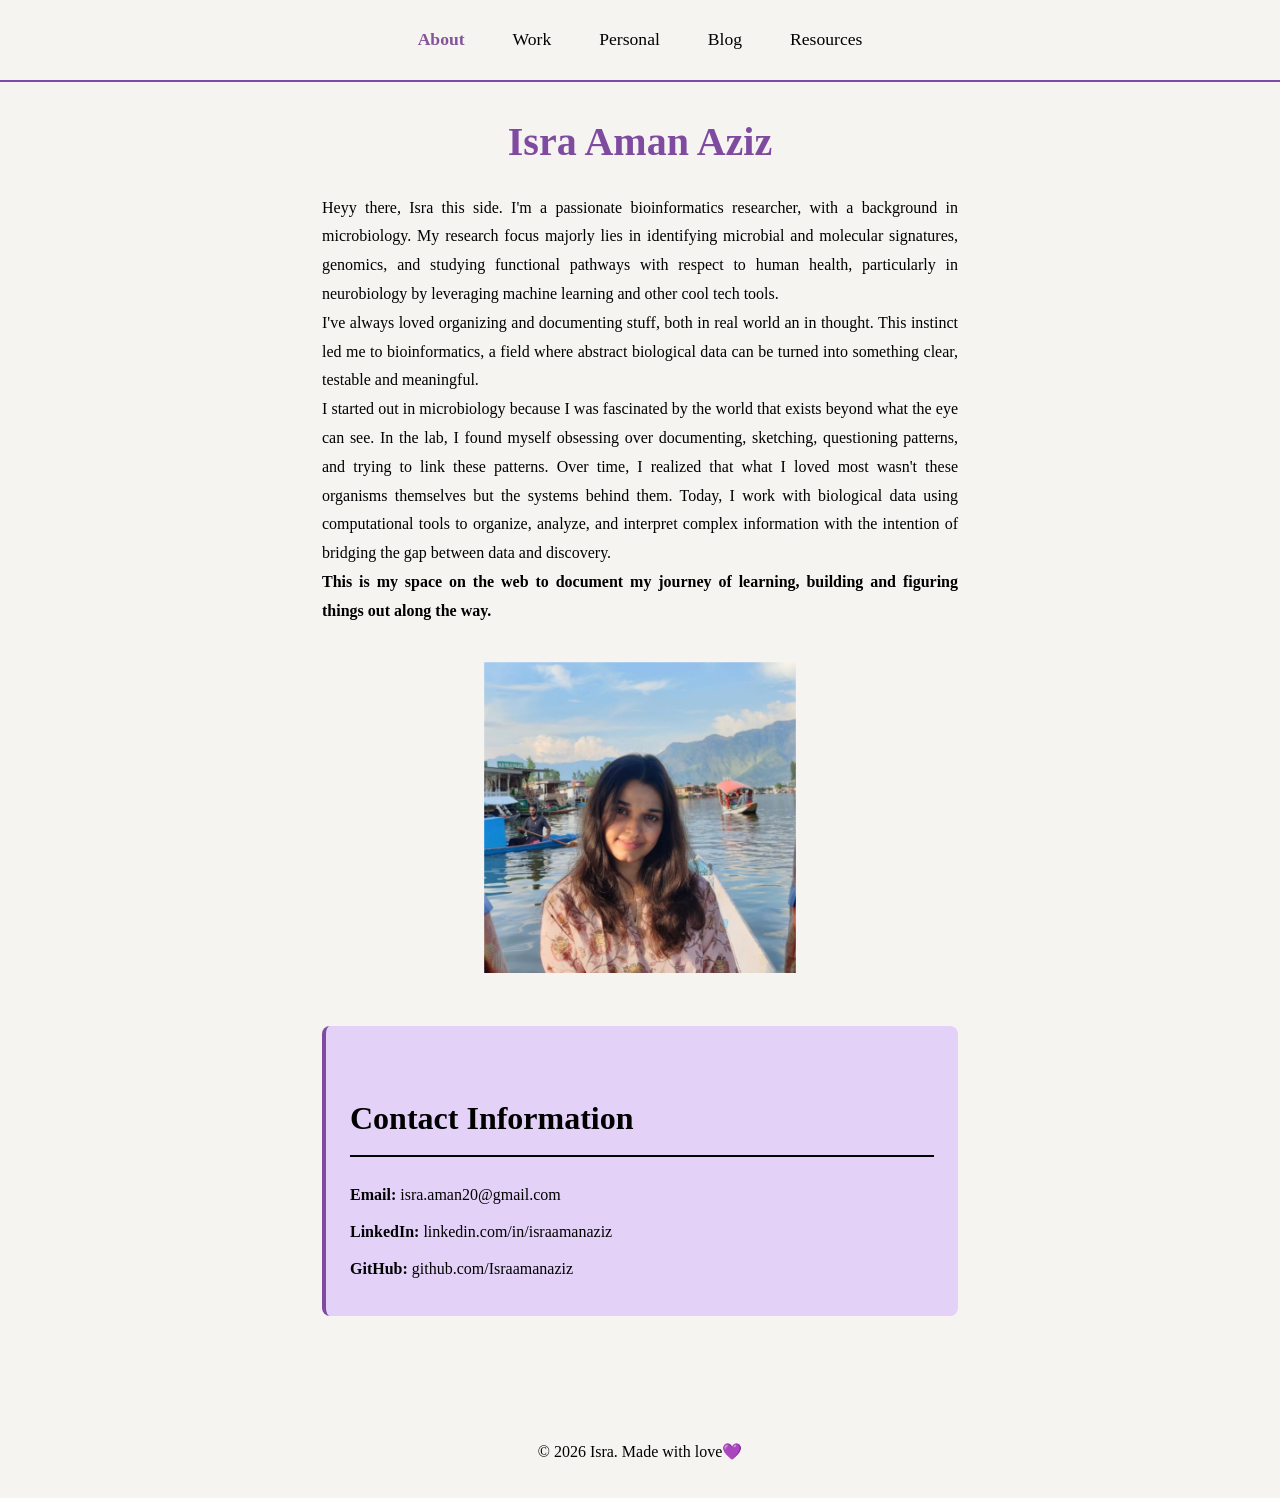
==== index.html @ 5ec59db6 "Added resources" ====
<!DOCTYPE html>
<html lang="en">
<head>
    <meta charset="UTF-8">
    <meta name="viewport" content="width=device-width, initial-scale=1.0">
    <title>Isra Aman Aziz</title>
    <link rel="stylesheet" href="style.css">
</head>
<body>
    <nav>
        <ul>
            <li><a onclick="showPage('about')">About</a></li>
            <li><a onclick="showPage('work')">Work</a></li>
            <li><a onclick="showPage('personal')">Personal</a></li>
            <li><a onclick="showPage('blog')">Blog</a></li>
            <li><a onclick="showPage('resources')">Resources</a></li>
        </ul>
    </nav>

    <div id="about" class="page active">
        <div class="container">
            <div class="hero">
                <div class="hero-content">
                    <h1>Isra Aman Aziz</h1>
                    <p>Heyy there, Isra this side. I'm a passionate bioinformatics researcher, with a background in microbiology. My research focus majorly lies in
                        identifying microbial and molecular signatures, genomics, and studying functional pathways with respect to human health, particularly in neurobiology by leveraging
                        machine learning and other cool tech tools.</p>
                        <p>I've always loved organizing and documenting stuff, both in real world an in thought. This instinct led me to bioinformatics, a field where abstract biological data can be 
                        turned into something clear, testable and meaningful.</p>
                    <p>I started out in microbiology because I was fascinated by the world that exists beyond what the eye can see. In the lab, I found myself obsessing over documenting, 
                        sketching, questioning patterns, and trying to link these patterns. Over time, I realized that what I loved most wasn't these organisms themselves but the systems behind them. 
                        Today, I work with biological data using computational tools to organize, analyze, and interpret complex information with the intention of bridging the gap between data and discovery.</p>
                    <strong>This is my space on the web to document my journey of learning, building and figuring things out along the way.</strong>
                </div>
                <div>
                    <img src="assets/image.jpg" alt="Isra Aman Aziz" class="profile-img">
                </div>
            </div>

            <div class="contact-info">
                <h2>Contact Information</h2>
                <p><strong>Email:</strong> <a href="mailto:isra.aman20@gmail.com">isra.aman20@gmail.com</a></p>
                <p><strong>LinkedIn:</strong> <a href="https://linkedin.com/in/israamanaziz" target="_blank">linkedin.com/in/israamanaziz</a></p>
                <p><strong>GitHub:</strong> <a href="https://github.com/Israamanaziz" target="_blank">github.com/Israamanaziz</a></p>
            </div>
        </div>
    </div>

    <div id="work" class="page">
        <div class="container">
            <div class="work-content">
                <h1>What I Do</h1>
                <p>I analyze biological sequencing data using bioinformatics workflows, based on RNA-seq, miRNA-seq, 16srRNA datasets to turn complex, raw reads into readable and 
                    interpretable results.
                </p>
                 <br>
                <p><strong>But hey, why should one bother analyzing biological data at all?</strong> 
                   
                    Because right now as you're reading this, you're carrying more microbial cells than your own cells.
                    More bacteria, fungi, and viruses living on and inside you than the cells that make up "you". 
                    So, we living beings are not just random individuals, but a whole ecosystem.<br>
                    <em>A walking breathing, universe of an invisible life! I mean, how cool is that!</em> <br>
                    These microbes influence our immune system, mood, help us digest food and even shape our thought process through metabolite signaling and immune crosstalk. 
                    But when dysbiosis strikes or stressors disrupt the balance, they can morph into opportunistic pathogens, fueling inflammation and disease.
                 <p>Sooo, This is what I do. <br>
                    <strong>For techies,</strong> I analyze biological sequencing data by turning millions of raw reads into valuable insights.</p>
                    
                 <p><strong>For non-techies,</strong> I am basically eavesdropping on these invisible conversations, mapping out who's there, what they're doing, and how they're
                    interacting with each other and with us(host).
                    The purpose is to understand the hidden relations that shape health and disease, to decode the molecular signals that run benath the surface.
                 </p>
                <h2>Skills</h2>
                <li><strong> Bioinformatics & Data Analysis:</strong> Bulk RNA-seq (Raw reads to counts), miRNA-seq, 16S rRNA workflow using QIIME2 (alpha/beta diversity,taxonomy, PERMANOVA), 
                    Differential Gene Expression (DESeq2), Gene Set Enrichment (GSEA), Sequence Assembly and Alignment (STAR/HISAT2)</li>
                <li><strong>Computational tools:</strong>Python (EDA, preprocessing, visualization), R (DESeq2, Data wrangling, visualization), bash (scripting), 
                    Github (documentation), Galaxy (cloud computing)</li>
                <li><strong>Research and Communication:</strong> Scientific writing, technical writing, Documentation, Reproducible workflows, 
                    excellent written and verbal communication</li>
                <h2>Curriculum Vitae</h2>
                <p>Please download my CV to see more:
                <a href="assets/Isra Aman Aziz_cv.pdf" target="_blank">Download CV</a></p>
            </div>
        </div>
    </div>


    <div id="personal" class="page">
        <div class="container">
            <h1>Beyond Academics</h1>
            <p>Beyond academics, I love writing, constantly and inconsistently. I spend a lot of time jotting down abstract ideas, scattered thoughts, and half-formed 
                processes as a way to understand my own thinking. Documenting and writing help me make sense of people, patterns, and perspectives, which gradually led 
                me toward content writing. I cover a range of topics including educational content,scientific communication and writing, technical writing, and community-focused pieces, and these days I am 
                adapting my voice to suit different audiences and purposes.</p>
</p>
    
            <div class="interest-section">
                <h2>Hobbies & Interests</h2>
                <ul class="interest-list">
                    <li>A cat fanatic, quite literally</li>
                    <li>I love documenting my life and work</li>
                    <li>Exploring cool websites and underrated blogs</li>
                    <li>Reading as always, partly why I chose this field</li>
                    <li>Sudoku</li>
                </ul>
            </div>

            <div class="interest-section">
                <h2>Favorite Books</h2>
                <ul class="interest-list">
                    <li><em>War and Peace</em> by Leo Tolstoy</li>
                    <li><em>On the Origin of Species</em> by Charles Darwin</li>
                    <li><em>1984</em> by George Orwell</li>
                    <li><em>A Thousand Splendid Suns and The kite runner</em> by Khaled Hosseini</li>
                    <li><em>The Namesake</em> by Jhumpa Lahiri</li>
                    <li><em>Cats' Paws and Catapults</em> by Steven Vogel
                    <br> <small> (Found this book after sneaking into a library during one of my conferences and spent the night reading it. 
                        I fell in love with it instantly)</small></li> 
                    <li><em>Bird by Bird</em> by Anne Lamott<em> (One of my most favourite books)</em></li>
                    <li><em>The Bell Jar</em> by Sylvia Plath</li>
                    <li><em>Merchant of Venice</em> by William Shakespeare</li>
                    <li><em>Ghost Riders</em> by Mark Felton</li>    
                    <P><strong>P.S.</strong> This list could go on and on forever. Let's just sit and talk :)</P>

                </ul>
            </div>

            <div class="interest-section">
                <h2>Music & Podcasts</h2>
                <ul class="interest-list">
                    <strong>Music</strong><p> Avicii · The Midnight · Kaavish · The 1975 · Taylor Swift · Coke Studio · The Local Train · Lorde </p>
                    <br>
                    <strong>Podcasts</strong><p> Radiolab · Soft White Underbelly · 3Blue1Brown</p>
                </ul>
            </div>
        </div>
    </div>

    <div id="blog" class="page">
        <div class="container">
            <h1>Projects & Collaborations</h1>
            <h2>Personal Projects</h2>
            <div class="project-item">
                <h3>Project Title</h3>
                <p></p>
            </div>
            
            <h2>Open to Collaborate On</h2>
            <div class="project-item">
                <h3>Collaboration Topic/Area</h3>
                <p>Description</p>
            </div>

        </div>
    </div>


    <div id="resources" class="page">
    <div class="container">
        <h1>Learning Resources</h1>
        
        <p>These are the sites that greatly helped me start out with bioinformatics. 
            If you're just beginning, refer to these curated, handpicked resources to kickstart your own journey. Good luck and happy learning ;)!</p>

        <h2>Jump to Section</h2>

            <li><a href="#linux">Linux</a></li>
            <li><a href="#python">Python</a></li>
            <li><a href="#r">R</a></li>
            <li><a href="#biology">Biology</a></li>
            <li><a href="#bioinformatics">Bioinformatics</a></li>
            <li><a href="#statistics">Statistics</a></li>
            <li><a href="#machinelearning">Machine Learning</a></li>
            <li><a href="#communities">Communities</a></li>
        </ul>

        <hr>

        <h2 id="linux">Linux</h2>
        <ul>
            <li><a href="https://documentation.ubuntu.com/wsl/stable/howto/install-ubuntu-wsl2/">Linux Installation Guide: Linux Environment for Windows Users</a></li>
            <li><a href="https://linuxjourney.com/">Linux journey</a></li>
            <li><a href="https://ubuntu.com/tutorials/command-line-for-beginners#1-overview">Linux command line for beginners</a></li>
        </ul>

        <h2 id="python">Python</h2>
        <ul>
            <li><a href="https://colab.google/">Google Colab for python</a></li>
            <li><a href="https://biopython.org/wiki/Category%3ACookbook">Tutorial using Biopython</a></li>
            <li><a href="https://www.coursera.org/learn/python-genomics">Python for Genomic Data Science on Coursera</a></li>
        </ul>

        <h2 id="r">R</h2>
        <ul>
            <li><a href="https://rstudio-education.github.io/hopr/starting.html">R and RStudio installation guide</a></li>
            <li><a href="https://rpubs.com/Ashu_7/Bio_tut">R for Bioinformatics</a></li>
        </ul>

        <h2 id="biology">Biology</h2>
        <ul>
            <li><a href="https://www.khanacademy.org/science/ap-biology/gene-expression-and-regulation/translation/a/intro-to-gene-expression-central-dogma">Central Dogma: Intro to Gene Expression</a></li>
            <li><a href="https://bio.libretexts.org/Bookshelves/Introductory_and_General_Biology/General_Biology_(Boundless)">Basics of biology</a></li>
        </ul>

        <h2 id="bioinformatics">Bioinformatics</h2>
        <ul>
            <li><a href="https://bioinformaticsworkbook.org/#gsc.tab=0">Bioinformatics Workbook: hands-on tutorials</a></li>
            <li><a href="https://www.youtube.com/@Bioinformagician">Bioinformagician: Youtube channel for practical learning</a></li>
            <li><a href="https://www.udemy.com/course/rnaseq_data_analysis/">Bulk RNA-Seq course on Udemy</a></li>
            <li><a href="https://nf-co.re/">nf-core: Curated set of NextFlow components and pipelines</a></li>
            <li><a href="https://sandbox.bio/">sandbox.bio: Interactive bioinformatics tutorials</a></li>
        </ul>

        <h2 id="statistics">Statistics</h2>
        <ul>
            <li><a href="https://www.youtube.com/@statquest">StatQuest with Josh Starmer for simplified stats</a></li>
            <li><a href="https://www.3blue1brown.com/topics/probability">3Blue1Brown: For visual learning</a></li>
        </ul>

        <h2 id="machinelearning">Machine Learning</h2>
        <ul>
            <li><a href="https://www.youtube.com/@krishnaik06">Krish Naik: Youtube channel for ML concepts and practical learning</a></li>
            <li><a href="https://www.youtube.com/@Siddhardhan">Siddhardhan: Youtube channel for hands-on AI/ML/DL projects</a></li>
        </ul>

        <h2 id="communities">Communities</h2>
        <ul>
            <li><a href="https://www.biostars.org/">Biostars: Community for clearing doubts</a></li>
            <li><a href="https://www.reddit.com/r/bioinformatics/">Bioinformatics Community on Reddit</a></li>
        </ul>
    </div>
</div>


    <footer>
        <p>&copy; 2026 Isra. Made with love💜</p>
    </footer>

    <script src="script.js"></script>
</body>
</html>
---- style.css ----
* {
    margin: 0;
    padding: 0;
    box-sizing: border-box;
}

body {
    font-family: 'Georgia', 'Times New Roman', serif;
    background-color: #f6f4f1;
    color: #000000;
    line-height: 1.8;
}

nav {
    background-color: #f6f4f1;
    padding: 1.5rem 0;
    border-bottom: 2px solid #7a48a8fb;
    position: sticky;
    top: 0;
    z-index: 100;
}

nav ul {
    list-style: none;
    display: flex;
    justify-content: center;
    gap: 3rem;
    flex-wrap: wrap;
}

nav a {
    text-decoration: none;
    color: #000000;
    font-size: 1.1rem;
    font-weight: 500;
    transition: color 0.3s ease;
    cursor: pointer;
}

nav a:hover {
    color: #0c0b0b;
}

nav a.active {
    color: #835499;
    font-weight: 600;
}

.container {
    max-width: 700px;
    margin: 0 auto;
    padding: 1.5rem 2rem;
}

.page {
    display: none;
}

.page.active {
    display: block;
}

h1 {
    font-size: 2.5rem;
    margin-bottom: 1rem;
    color: #7f4ba1;
}

h2 {
    font-size: 2rem;
    margin-bottom: 1.5rem;
    margin-top: 2.5rem;
    color: #000000;
    border-bottom: 2px solid #000000;
    padding-bottom: 0.5rem;
}

h3 {
    font-size: 1.4rem;
    color: #000000;
    margin-bottom: 0.5rem;
    margin-top: 1.5rem;
}

.hero {
    text-align: justify; 
    max-width: 650px;      
    margin-bottom: 3rem;
}

.hero .profile-img {
    margin: 2rem auto 0;       
    display: block;
}

.hero-content h1 {
    text-align: center;
    margin-top: 0;
}

.profile-img {
    width: 320px;
    height: 320px;
    border-radius: 1px;
    border: 1px solid #f6f4f1;
    object-fit: cover;
    background-color: #f6f4f1;
    display: block;
    align-items: center;
    justify-content: center;
    font-size: 0.9rem;
    text-align: center;
    padding: 0.2rem;
}

.contact-info {
    margin-top: 2rem;
    padding: 1.5rem;
    background-color: #d8b8fd94;
    border-radius: 8px;
    border-left: 4px solid #7f4ba1;
}

.contact-info p {
    margin-bottom: 0.5rem;
}

.contact-info a {
    color: #000000;
    text-decoration: none;
    border-bottom: 1px solid #00000000;
}

.contact-info a:hover {
    color: #8453ac;
}

.work-content {
    line-height: 1.7;
}
.work-content h2 {
    margin-top: 1.5rem;
    margin-bottom: 0.5rem;
}

.work-content ul {
    padding-left: 1.2rem;
}

.work-notice a:hover {
    background-color: #8874f5;
}

.interest-section {
    margin-bottom: 2.5rem;
}

.interest-list {
    list-style: none;
    padding-left: 1rem;
}

.interest-list li {
    margin-bottom: 0.5rem;
    padding-left: 1.5rem;
    position: relative;
}

.interest-list li:before {
    content: "—";
    position: absolute;
    left: 0;
}


.blog-intro {
    background-color: #d8b8fd94;
    padding: 1.5rem;
    border-radius: 8px;
    margin-bottom: 2rem;
    border-left: 4px solid #673c8b;
}

.placeholder {
    color: #f6f4f1;
    font-style: italic;
    background-color: #f6f4f1;
    padding: 0.25rem 0.5rem;
    border-radius: 3px;
}

footer {
    text-align: center;
    padding: 2rem;
    background-color: #f6f4f1;
    border-top: 2px solid #f6f4f1;
    margin-top: 4rem;
}

@media (max-width: 768px) {
    .hero {
        grid-template-columns: 1fr;
        text-align: center;
    }

    .profile-img {
        margin: 0 auto;
    }

    nav ul {
        gap: 1.5rem;
    }

    h1 {
        font-size: 2rem;
    }

    h2 {
        font-size: 1.6rem;
    }
}
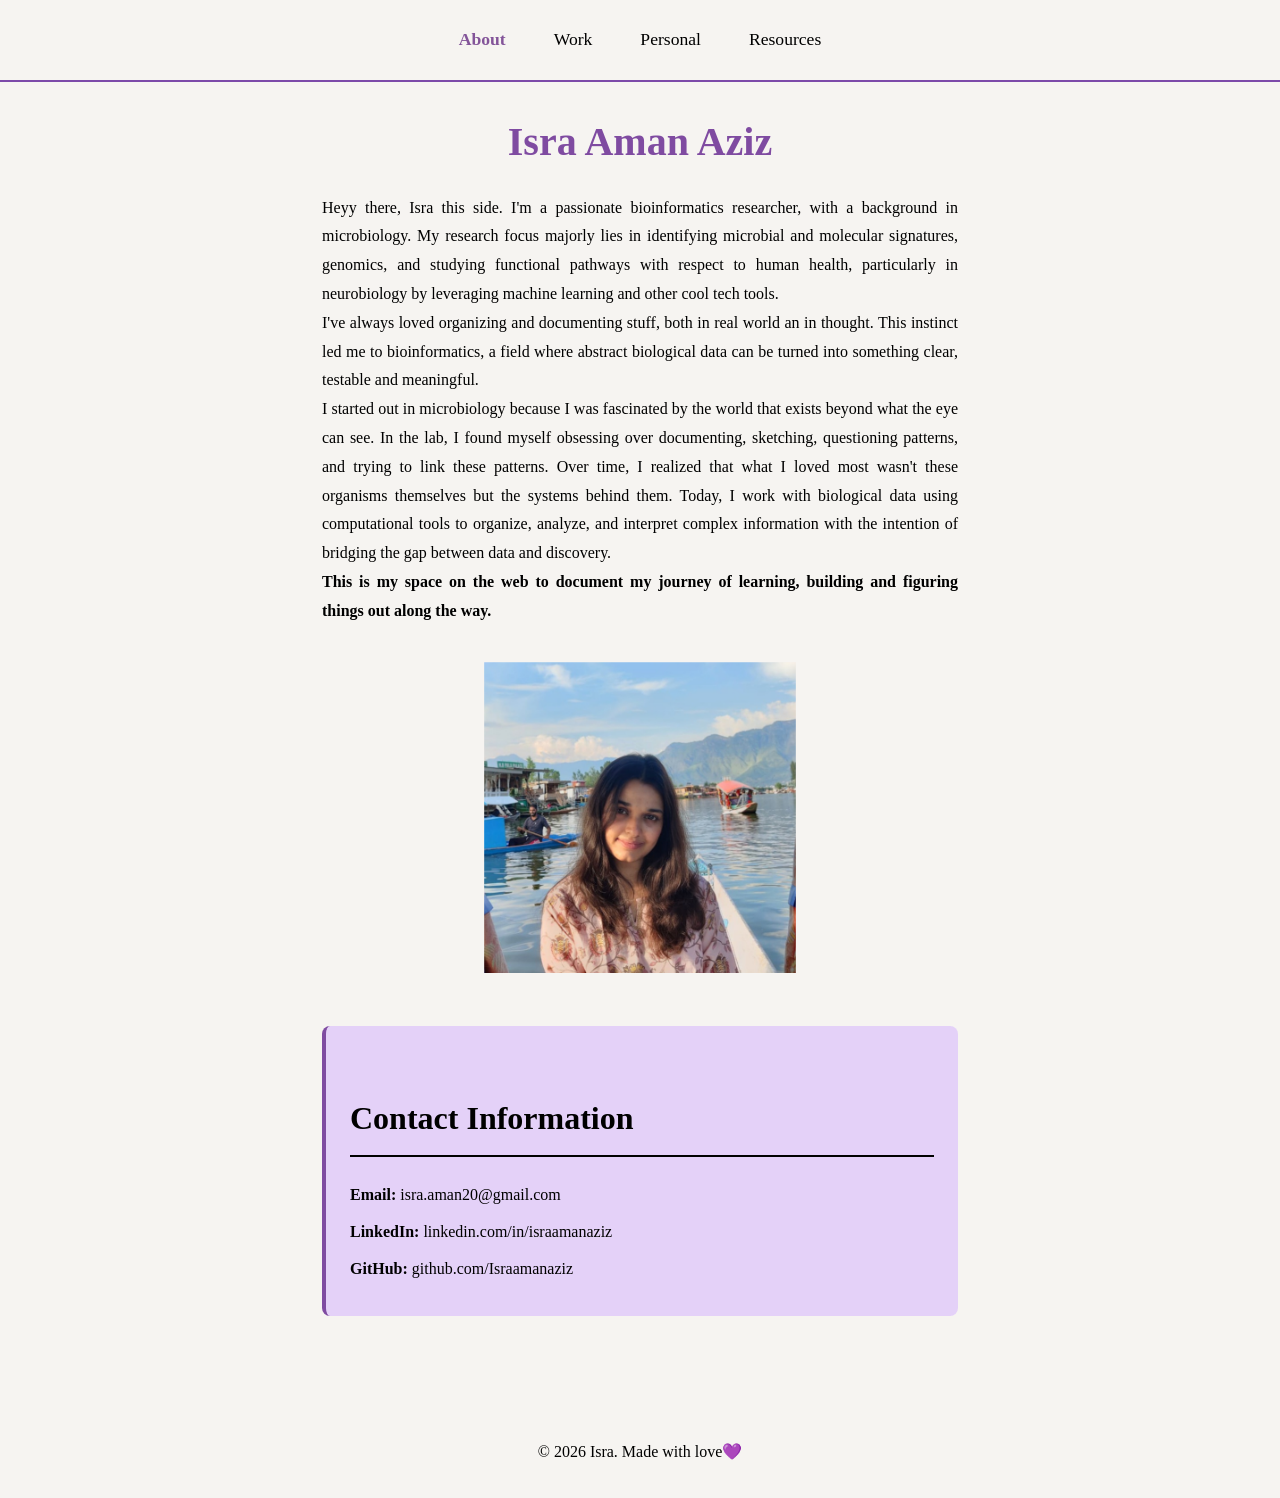
==== commit 9f478eab: "modified main page" ====
--- a/index.html
+++ b/index.html
@@ -12,7 +12,7 @@
             <li><a onclick="showPage('about')">About</a></li>
             <li><a onclick="showPage('work')">Work</a></li>
             <li><a onclick="showPage('personal')">Personal</a></li>
-            <li><a onclick="showPage('blog')">Blog</a></li>
+            <!--<li><a onclick="showPage('blog')">Blog</a></li>-->
             <li><a onclick="showPage('resources')">Resources</a></li>
         </ul>
     </nav>
@@ -135,7 +135,7 @@
         </div>
     </div>
 
-    <div id="blog" class="page">
+    <!--<div id="blog" class="page">
         <div class="container">
             <h1>Projects & Collaborations</h1>
             <h2>Personal Projects</h2>
@@ -151,7 +151,7 @@
             </div>
 
         </div>
-    </div>
+    </div> -->
 
 
     <div id="resources" class="page">
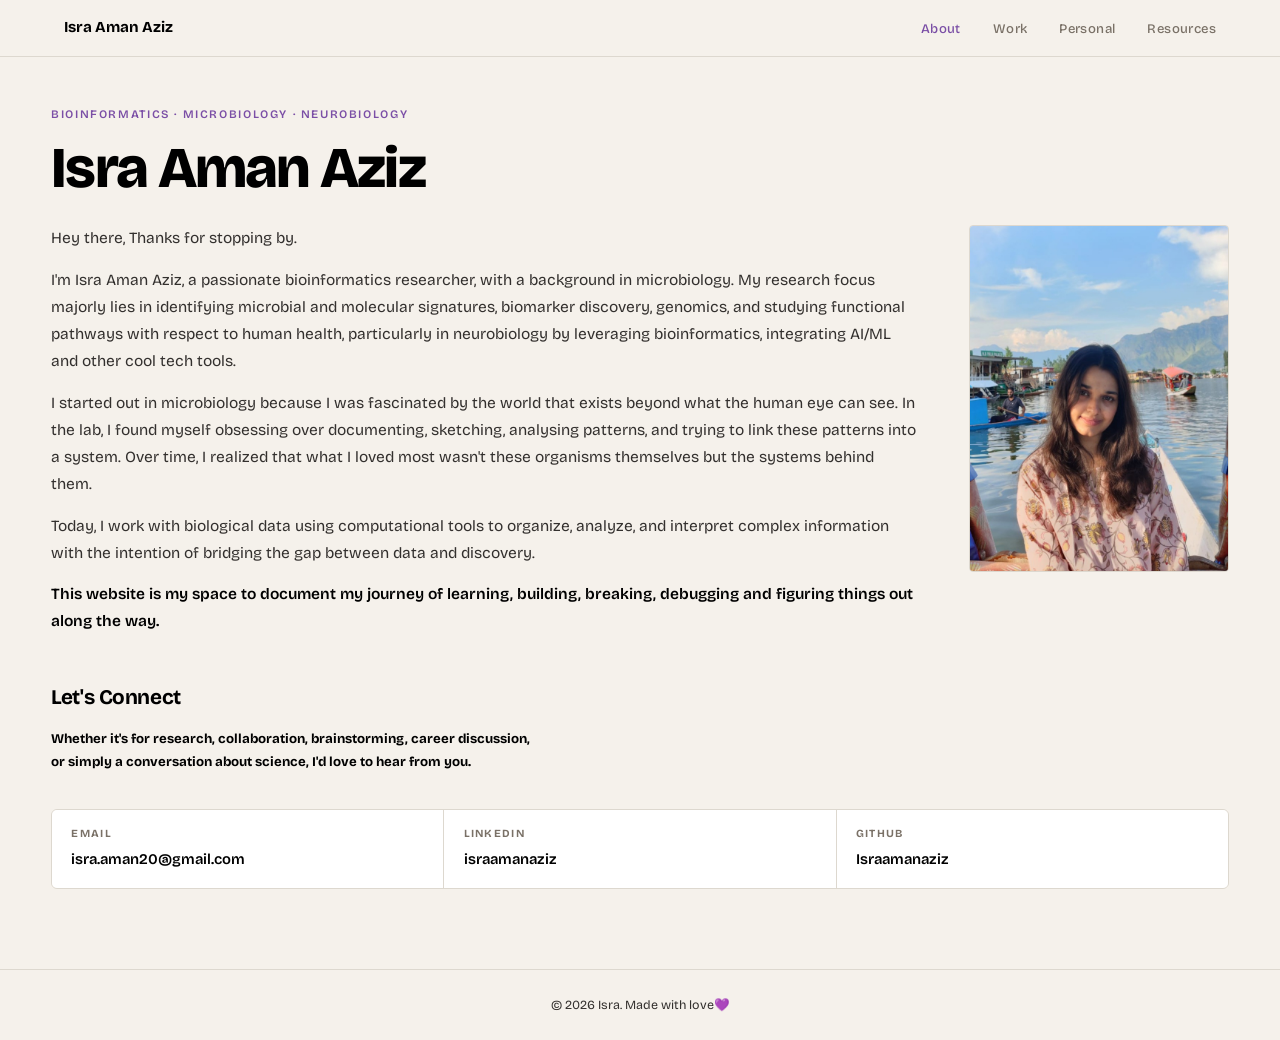
==== commit 614fe538: "commit by Isra" ====
--- a/index.html
+++ b/index.html
@@ -1,240 +1,66 @@
 <!DOCTYPE html>
 <html lang="en">
 <head>
-    <meta charset="UTF-8">
-    <meta name="viewport" content="width=device-width, initial-scale=1.0">
-    <title>Isra Aman Aziz</title>
-    <link rel="stylesheet" href="style.css">
+  <meta charset="UTF-8">
+  <meta name="viewport" content="width=device-width, initial-scale=1.0">
+  <title>Isra Aman Aziz</title>
+  <link rel="stylesheet" href="style.css">
 </head>
 <body>
-    <nav>
-        <ul>
-            <li><a onclick="showPage('about')">About</a></li>
-            <li><a onclick="showPage('work')">Work</a></li>
-            <li><a onclick="showPage('personal')">Personal</a></li>
-            <!--<li><a onclick="showPage('blog')">Blog</a></li>-->
-            <li><a onclick="showPage('resources')">Resources</a></li>
-        </ul>
-    </nav>
+<nav>
+  <div class="nav-inner">
+    <a class="nav-logo" href="index.html">Isra Aman Aziz</a>
+    <ul>
+      <li><a href="index.html" class="active">About</a></li>
+      <li><a href="work.html">Work</a></li>
+      <li><a href="personal.html">Personal</a></li>
+      <li><a href="resources.html">Resources</a></li>
+    </ul>
+  </div>
+</nav>
 
-    <div id="about" class="page active">
-        <div class="container">
-            <div class="hero">
-                <div class="hero-content">
-                    <h1>Isra Aman Aziz</h1>
-                    <p>Heyy there, Isra this side. I'm a passionate bioinformatics researcher, with a background in microbiology. My research focus majorly lies in
-                        identifying microbial and molecular signatures, genomics, and studying functional pathways with respect to human health, particularly in neurobiology by leveraging
-                        machine learning and other cool tech tools.</p>
-                        <p>I've always loved organizing and documenting stuff, both in real world an in thought. This instinct led me to bioinformatics, a field where abstract biological data can be 
-                        turned into something clear, testable and meaningful.</p>
-                    <p>I started out in microbiology because I was fascinated by the world that exists beyond what the eye can see. In the lab, I found myself obsessing over documenting, 
-                        sketching, questioning patterns, and trying to link these patterns. Over time, I realized that what I loved most wasn't these organisms themselves but the systems behind them. 
-                        Today, I work with biological data using computational tools to organize, analyze, and interpret complex information with the intention of bridging the gap between data and discovery.</p>
-                    <strong>This is my space on the web to document my journey of learning, building and figuring things out along the way.</strong>
-                </div>
-                <div>
-                    <img src="assets/image.jpg" alt="Isra Aman Aziz" class="profile-img">
-                </div>
-            </div>
+<main class="page">
+  <div class="container">
 
-            <div class="contact-info">
-                <h2>Contact Information</h2>
-                <p><strong>Email:</strong> <a href="mailto:isra.aman20@gmail.com">isra.aman20@gmail.com</a></p>
-                <p><strong>LinkedIn:</strong> <a href="https://linkedin.com/in/israamanaziz" target="_blank">linkedin.com/in/israamanaziz</a></p>
-                <p><strong>GitHub:</strong> <a href="https://github.com/Israamanaziz" target="_blank">github.com/Israamanaziz</a></p>
-            </div>
-        </div>
+    <span class="eyebrow">Bioinformatics · Microbiology · Neurobiology</span>
+    <h1>Isra Aman Aziz</h1>
+
+    <div class="hero-layout">
+      <div class="hero-bio">
+        <p>Hey there, Thanks for stopping by.</p>
+        <p> I'm Isra Aman Aziz, a passionate bioinformatics researcher, with a background in microbiology. My research focus majorly lies in
+          identifying microbial and molecular signatures, biomarker discovery, genomics, and studying functional pathways with respect to human health, particularly in neurobiology by leveraging
+          bioinformatics, integrating AI/ML and other cool tech tools.</p>
+        <p>I started out in microbiology because I was fascinated by the world that exists beyond what the human eye can see. In the lab, I found myself obsessing over documenting,
+          sketching, analysing patterns, and trying to link these patterns into a system. Over time, I realized that what I loved most wasn't these organisms themselves but the systems behind them.</p>
+          <p>Today, I work with biological data using computational tools to organize, analyze, and interpret complex information with the intention of bridging the gap between data and discovery.</p>
+        <p><strong>This website is my space to document my journey of learning, building, breaking, debugging and figuring things out along the way.</strong></p>
+      </div>
+      <div>
+        <img src="assets/image.jpg" alt="Isra Aman Aziz" class="profile-img">
+      </div>
     </div>
 
-    <div id="work" class="page">
-        <div class="container">
-            <div class="work-content">
-                <h1>What I Do</h1>
-                <p>I analyze biological sequencing data using bioinformatics workflows, based on RNA-seq, miRNA-seq, 16srRNA datasets to turn complex, raw reads into readable and 
-                    interpretable results.
-                </p>
-                 <br>
-                <p><strong>But hey, why should one bother analyzing biological data at all?</strong> 
-                   
-                    Because right now as you're reading this, you're carrying more microbial cells than your own cells.
-                    More bacteria, fungi, and viruses living on and inside you than the cells that make up "you". 
-                    So, we living beings are not just random individuals, but a whole ecosystem.<br>
-                    <em>A walking breathing, universe of an invisible life! I mean, how cool is that!</em> <br>
-                    These microbes influence our immune system, mood, help us digest food and even shape our thought process through metabolite signaling and immune crosstalk. 
-                    But when dysbiosis strikes or stressors disrupt the balance, they can morph into opportunistic pathogens, fueling inflammation and disease.
-                 <p>Sooo, This is what I do. <br>
-                    <strong>For techies,</strong> I analyze biological sequencing data by turning millions of raw reads into valuable insights.</p>
-                    
-                 <p><strong>For non-techies,</strong> I am basically eavesdropping on these invisible conversations, mapping out who's there, what they're doing, and how they're
-                    interacting with each other and with us(host).
-                    The purpose is to understand the hidden relations that shape health and disease, to decode the molecular signals that run benath the surface.
-                 </p>
-                <h2>Skills</h2>
-                <li><strong> Bioinformatics & Data Analysis:</strong> Bulk RNA-seq (Raw reads to counts), miRNA-seq, 16S rRNA workflow using QIIME2 (alpha/beta diversity,taxonomy, PERMANOVA), 
-                    Differential Gene Expression (DESeq2), Gene Set Enrichment (GSEA), Sequence Assembly and Alignment (STAR/HISAT2)</li>
-                <li><strong>Computational tools:</strong>Python (EDA, preprocessing, visualization), R (DESeq2, Data wrangling, visualization), bash (scripting), 
-                    Github (documentation), Galaxy (cloud computing)</li>
-                <li><strong>Research and Communication:</strong> Scientific writing, technical writing, Documentation, Reproducible workflows, 
-                    excellent written and verbal communication</li>
-                <h2>Curriculum Vitae</h2>
-                <p>Please download my CV to see more:
-                <a href="assets/Isra Aman Aziz_cv.pdf" target="_blank">Download CV</a></p>
-            </div>
-        </div>
+    <h2>Let's Connect</h2>
+      <h5>Whether it's for research, collaboration, brainstorming, career discussion, <br>
+      or simply a conversation about science, I'd love to hear from you.</h5>
+    <div class="contact-strip">
+      <a href="mailto:isra.aman20@gmail.com">
+        <span class="label">Email</span>
+        <span class="val">isra.aman20@gmail.com</span>
+      </a>
+      <a href="https://linkedin.com/in/israamanaziz" target="_blank">
+        <span class="label">LinkedIn</span>
+        <span class="val">israamanaziz</span>
+      </a>
+      <a href="https://github.com/Israamanaziz" target="_blank">
+        <span class="label">GitHub</span>
+        <span class="val">Israamanaziz</span>
+      </a>
     </div>
 
-
-    <div id="personal" class="page">
-        <div class="container">
-            <h1>Beyond Academics</h1>
-            <p>Beyond academics, I love writing, constantly and inconsistently. I spend a lot of time jotting down abstract ideas, scattered thoughts, and half-formed 
-                processes as a way to understand my own thinking. Documenting and writing help me make sense of people, patterns, and perspectives, which gradually led 
-                me toward content writing. I cover a range of topics including educational content,scientific communication and writing, technical writing, and community-focused pieces, and these days I am 
-                adapting my voice to suit different audiences and purposes.</p>
-</p>
-    
-            <div class="interest-section">
-                <h2>Hobbies & Interests</h2>
-                <ul class="interest-list">
-                    <li>A cat fanatic, quite literally</li>
-                    <li>I love documenting my life and work</li>
-                    <li>Exploring cool websites and underrated blogs</li>
-                    <li>Reading as always, partly why I chose this field</li>
-                    <li>Sudoku</li>
-                </ul>
-            </div>
-
-            <div class="interest-section">
-                <h2>Favorite Books</h2>
-                <ul class="interest-list">
-                    <li><em>War and Peace</em> by Leo Tolstoy</li>
-                    <li><em>On the Origin of Species</em> by Charles Darwin</li>
-                    <li><em>1984</em> by George Orwell</li>
-                    <li><em>A Thousand Splendid Suns and The kite runner</em> by Khaled Hosseini</li>
-                    <li><em>The Namesake</em> by Jhumpa Lahiri</li>
-                    <li><em>Cats' Paws and Catapults</em> by Steven Vogel
-                    <br> <small> (Found this book after sneaking into a library during one of my conferences and spent the night reading it. 
-                        I fell in love with it instantly)</small></li> 
-                    <li><em>Bird by Bird</em> by Anne Lamott<em> (One of my most favourite books)</em></li>
-                    <li><em>The Bell Jar</em> by Sylvia Plath</li>
-                    <li><em>Merchant of Venice</em> by William Shakespeare</li>
-                    <li><em>Ghost Riders</em> by Mark Felton</li>    
-                    <P><strong>P.S.</strong> This list could go on and on forever. Let's just sit and talk :)</P>
-
-                </ul>
-            </div>
-
-            <div class="interest-section">
-                <h2>Music & Podcasts</h2>
-                <ul class="interest-list">
-                    <strong>Music</strong><p> Avicii · The Midnight · Kaavish · The 1975 · Taylor Swift · Coke Studio · The Local Train · Lorde </p>
-                    <br>
-                    <strong>Podcasts</strong><p> Radiolab · Soft White Underbelly · 3Blue1Brown</p>
-                </ul>
-            </div>
-        </div>
-    </div>
-
-    <!--<div id="blog" class="page">
-        <div class="container">
-            <h1>Projects & Collaborations</h1>
-            <h2>Personal Projects</h2>
-            <div class="project-item">
-                <h3>Project Title</h3>
-                <p></p>
-            </div>
-            
-            <h2>Open to Collaborate On</h2>
-            <div class="project-item">
-                <h3>Collaboration Topic/Area</h3>
-                <p>Description</p>
-            </div>
-
-        </div>
-    </div> -->
-
-
-    <div id="resources" class="page">
-    <div class="container">
-        <h1>Learning Resources</h1>
-        
-        <p>These are the sites that greatly helped me start out with bioinformatics. 
-            If you're just beginning, refer to these curated, handpicked resources to kickstart your own journey. Good luck and happy learning ;)!</p>
-
-        <h2>Jump to Section</h2>
-
-            <li><a href="#linux">Linux</a></li>
-            <li><a href="#python">Python</a></li>
-            <li><a href="#r">R</a></li>
-            <li><a href="#biology">Biology</a></li>
-            <li><a href="#bioinformatics">Bioinformatics</a></li>
-            <li><a href="#statistics">Statistics</a></li>
-            <li><a href="#machinelearning">Machine Learning</a></li>
-            <li><a href="#communities">Communities</a></li>
-        </ul>
-
-        <hr>
-
-        <h2 id="linux">Linux</h2>
-        <ul>
-            <li><a href="https://documentation.ubuntu.com/wsl/stable/howto/install-ubuntu-wsl2/">Linux Installation Guide: Linux Environment for Windows Users</a></li>
-            <li><a href="https://linuxjourney.com/">Linux journey</a></li>
-            <li><a href="https://ubuntu.com/tutorials/command-line-for-beginners#1-overview">Linux command line for beginners</a></li>
-        </ul>
-
-        <h2 id="python">Python</h2>
-        <ul>
-            <li><a href="https://colab.google/">Google Colab for python</a></li>
-            <li><a href="https://biopython.org/wiki/Category%3ACookbook">Tutorial using Biopython</a></li>
-            <li><a href="https://www.coursera.org/learn/python-genomics">Python for Genomic Data Science on Coursera</a></li>
-        </ul>
-
-        <h2 id="r">R</h2>
-        <ul>
-            <li><a href="https://rstudio-education.github.io/hopr/starting.html">R and RStudio installation guide</a></li>
-            <li><a href="https://rpubs.com/Ashu_7/Bio_tut">R for Bioinformatics</a></li>
-        </ul>
-
-        <h2 id="biology">Biology</h2>
-        <ul>
-            <li><a href="https://www.khanacademy.org/science/ap-biology/gene-expression-and-regulation/translation/a/intro-to-gene-expression-central-dogma">Central Dogma: Intro to Gene Expression</a></li>
-            <li><a href="https://bio.libretexts.org/Bookshelves/Introductory_and_General_Biology/General_Biology_(Boundless)">Basics of biology</a></li>
-        </ul>
-
-        <h2 id="bioinformatics">Bioinformatics</h2>
-        <ul>
-            <li><a href="https://bioinformaticsworkbook.org/#gsc.tab=0">Bioinformatics Workbook: hands-on tutorials</a></li>
-            <li><a href="https://www.youtube.com/@Bioinformagician">Bioinformagician: Youtube channel for practical learning</a></li>
-            <li><a href="https://www.udemy.com/course/rnaseq_data_analysis/">Bulk RNA-Seq course on Udemy</a></li>
-            <li><a href="https://nf-co.re/">nf-core: Curated set of NextFlow components and pipelines</a></li>
-            <li><a href="https://sandbox.bio/">sandbox.bio: Interactive bioinformatics tutorials</a></li>
-        </ul>
-
-        <h2 id="statistics">Statistics</h2>
-        <ul>
-            <li><a href="https://www.youtube.com/@statquest">StatQuest with Josh Starmer for simplified stats</a></li>
-            <li><a href="https://www.3blue1brown.com/topics/probability">3Blue1Brown: For visual learning</a></li>
-        </ul>
-
-        <h2 id="machinelearning">Machine Learning</h2>
-        <ul>
-            <li><a href="https://www.youtube.com/@krishnaik06">Krish Naik: Youtube channel for ML concepts and practical learning</a></li>
-            <li><a href="https://www.youtube.com/@Siddhardhan">Siddhardhan: Youtube channel for hands-on AI/ML/DL projects</a></li>
-        </ul>
-
-        <h2 id="communities">Communities</h2>
-        <ul>
-            <li><a href="https://www.biostars.org/">Biostars: Community for clearing doubts</a></li>
-            <li><a href="https://www.reddit.com/r/bioinformatics/">Bioinformatics Community on Reddit</a></li>
-        </ul>
-    </div>
-</div>
-
-
-    <footer>
-        <p>&copy; 2026 Isra. Made with love💜</p>
-    </footer>
-
-    <script src="script.js"></script>
+  </div>
+</main>
+<footer><p>&copy; 2026 Isra. Made with love💜</p></footer>
 </body>
 </html>
--- a/style.css
+++ b/style.css
@@ -1,221 +1,651 @@
-* {
-    margin: 0;
-    padding: 0;
-    box-sizing: border-box;
+@import url('https://fonts.googleapis.com/css2?family=Bricolage+Grotesque:opsz,wght@12..96,400;12..96,500;12..96,600;12..96,700;12..96,800&family=Lora:ital,wght@0,400;1,400&display=swap');
+
+*, 
+*::before, 
+*::after { 
+  margin: 0; 
+  padding: 0; 
+  box-sizing: border-box; 
+}
+
+:root {
+  --bg:          #F5F1EB;
+  --surface:     #FFFFFF;
+  --surface2:    #EDE8E0;
+  --border:      #DDD8CF;
+  --ink:         #000000; 
+  --muted:       #7A7167;
+  --soft:        #33302E; 
+  --accent:      #7B4FA6;
+  --accent-lt:   #F0E8FA;
+  --sans:        'Bricolage Grotesque', system-ui, sans-serif;
+  --serif:       'Lora', Georgia, serif;
+}
+
+html { 
+  scroll-behavior: smooth; 
 }
 
 body {
-    font-family: 'Georgia', 'Times New Roman', serif;
-    background-color: #f6f4f1;
-    color: #000000;
-    line-height: 1.8;
+  font-family: var(--sans);
+  background: var(--bg);
+  color: var(--ink);
+  line-height: 1.7;
+  font-size: 16px;
+  -webkit-font-smoothing: antialiased;
+}
+
+/* Typography Defaults */
+h1 {
+  font-family: var(--sans);
+  font-weight: 800;
+  font-size: clamp(2.2rem, 5vw, 3.6rem);
+  line-height: 1.08;
+  letter-spacing: -0.03em;
+  color: var(--ink);
+}
+
+h2 {
+  font-family: var(--sans);
+  font-weight: 700;
+  font-size: clamp(1.1rem, 2vw, 1.3rem);
+  letter-spacing: -0.02em;
+  color: var(--ink);
+  margin-top: 2.8rem;
+  margin-bottom: 0.8rem;
+}
+
+p { 
+  color: var(--soft); 
+  margin-bottom: 0.9rem; 
+  line-height: 1.75; 
+}
+
+p:last-child { 
+  margin-bottom: 0; 
+}
+
+strong { 
+  color: var(--ink); 
+  font-weight: 600; 
+}
+
+em { 
+  font-style: italic; 
+}
+
+a { 
+  color: var(--accent); 
+  text-decoration: none; 
+}
+
+a:hover { 
+  text-decoration: underline; 
+}
+
+
+.page { 
+  min-height: calc(100vh - 56px); 
+}
+
+.container {
+  width: 100%;
+  padding: 3rem 4vw 5rem;
+}
+
+.two-col {
+  display: grid;
+  grid-template-columns: 1fr 1fr;
+  gap: 3rem;
+}
+
+.divider {
+  border: none;
+  border-top: 1px solid var(--border);
+  margin: 2.5rem 0;
 }
 
 nav {
-    background-color: #f6f4f1;
-    padding: 1.5rem 0;
-    border-bottom: 2px solid #7a48a8fb;
-    position: sticky;
-    top: 0;
-    z-index: 100;
-}
-
-nav ul {
-    list-style: none;
-    display: flex;
-    justify-content: center;
-    gap: 3rem;
-    flex-wrap: wrap;
+  position: sticky;
+  top: 0;
+  z-index: 100;
+  background: rgba(245, 241, 235, 0.92);
+  backdrop-filter: blur(10px);
+  border-bottom: 1px solid var(--border);
+  padding: 0 5vw;
+}
+
+.nav-inner {
+  width: 100%;
+  display: flex;
+  align-items: center;
+  justify-content: space-between;
+  height: 56px;
+}
+
+.nav-logo {
+  font-weight: 700;
+  font-size: 0.95rem;
+  color: var(--ink);
+  text-decoration: none;
+  letter-spacing: -0.01em;
+  white-space: nowrap;
+}
+
+nav ul { 
+  list-style: none; 
+  display: flex; 
+  gap: 2rem; 
 }
 
 nav a {
-    text-decoration: none;
-    color: #000000;
-    font-size: 1.1rem;
-    font-weight: 500;
-    transition: color 0.3s ease;
-    cursor: pointer;
-}
-
-nav a:hover {
-    color: #0c0b0b;
-}
-
-nav a.active {
-    color: #835499;
-    font-weight: 600;
-}
-
-.container {
-    max-width: 700px;
-    margin: 0 auto;
-    padding: 1.5rem 2rem;
-}
-
-.page {
-    display: none;
-}
-
-.page.active {
-    display: block;
-}
-
-h1 {
-    font-size: 2.5rem;
-    margin-bottom: 1rem;
-    color: #7f4ba1;
-}
-
-h2 {
-    font-size: 2rem;
-    margin-bottom: 1.5rem;
-    margin-top: 2.5rem;
-    color: #000000;
-    border-bottom: 2px solid #000000;
-    padding-bottom: 0.5rem;
-}
-
-h3 {
-    font-size: 1.4rem;
-    color: #000000;
-    margin-bottom: 0.5rem;
-    margin-top: 1.5rem;
-}
-
-.hero {
-    text-align: justify; 
-    max-width: 650px;      
-    margin-bottom: 3rem;
-}
-
-.hero .profile-img {
-    margin: 2rem auto 0;       
-    display: block;
-}
-
-.hero-content h1 {
-    text-align: center;
-    margin-top: 0;
+  font-size: 0.82rem;
+  font-weight: 500;
+  letter-spacing: 0.03em;
+  text-decoration: none;
+  color: var(--muted);
+  transition: color 0.2s;
+}
+
+nav a:hover, 
+nav a.active { 
+  color: var(--accent); 
+}
+
+
+.eyebrow {
+  font-size: 0.72rem;
+  font-weight: 600;
+  letter-spacing: 0.14em;
+  text-transform: uppercase;
+  color: var(--accent);
+  display: block;
+  margin-bottom: 0.8rem;
+}
+
+.hero-layout {
+  display: grid;
+  grid-template-columns: 1fr 260px;
+  gap: 4vw;
+  align-items: start;
+  margin-top: 1.6rem;
+}
+
+.hero-bio p { 
+  font-size: 0.97rem; 
+}
+
+.hero-bio p + p { 
+  margin-top: 0.8rem; 
 }
 
 .profile-img {
-    width: 320px;
-    height: 320px;
-    border-radius: 1px;
-    border: 1px solid #f6f4f1;
-    object-fit: cover;
-    background-color: #f6f4f1;
-    display: block;
-    align-items: center;
-    justify-content: center;
-    font-size: 0.9rem;
-    text-align: center;
-    padding: 0.2rem;
-}
-
-.contact-info {
-    margin-top: 2rem;
-    padding: 1.5rem;
-    background-color: #d8b8fd94;
-    border-radius: 8px;
-    border-left: 4px solid #7f4ba1;
-}
-
-.contact-info p {
-    margin-bottom: 0.5rem;
-}
-
-.contact-info a {
-    color: #000000;
-    text-decoration: none;
-    border-bottom: 1px solid #00000000;
-}
-
-.contact-info a:hover {
-    color: #8453ac;
-}
-
-.work-content {
-    line-height: 1.7;
-}
-.work-content h2 {
-    margin-top: 1.5rem;
-    margin-bottom: 0.5rem;
-}
-
-.work-content ul {
-    padding-left: 1.2rem;
-}
-
-.work-notice a:hover {
-    background-color: #8874f5;
-}
-
-.interest-section {
-    margin-bottom: 2.5rem;
-}
-
-.interest-list {
-    list-style: none;
-    padding-left: 1rem;
+  width: 100%;
+  aspect-ratio: 3/4;
+  object-fit: fill;
+  border-radius: 4px;
+  display: block;
+  background: var(--border);
+  border: 1px solid var(--border);
+}
+
+.contact-strip {
+  display: flex;
+  border: 1px solid var(--border);
+  border-radius: 6px;
+  overflow: hidden;
+  margin-top: 2.2rem;
+}
+
+.contact-strip a {
+  flex: 1;
+  display: flex;
+  flex-direction: column;
+  padding: 0.95rem 1.2rem; 
+  border-right: 1px solid var(--border);
+  background: var(--surface);
+  transition: background 0.15s;
+  text-decoration: none;
+}
+
+.contact-strip a:last-child { 
+  border-right: none; 
+}
+
+.contact-strip a:hover { 
+  background: var(--accent-lt); 
+}
+
+.contact-strip .label {
+  font-size: 0.68rem; /* Modified: Increased slightly from 0.62rem */
+  font-weight: 700; /* Modified: Made bolder for better tracking */
+  letter-spacing: 0.12em;
+  text-transform: uppercase;
+  color: var(--muted);
+  margin-bottom: 0.25rem;
+}
+
+.contact-strip .val {
+  font-size: 0.92rem; /* Modified: Increased significantly from 0.82rem */
+  font-weight: 600; /* Modified: Added weight so GitHub usernames jump out */
+  color: var(--ink);
+  white-space: nowrap;
+  overflow: hidden;
+  text-overflow: ellipsis;
+}
+
+
+.skills-grid {
+  display: grid;
+  grid-template-columns: repeat(4, 1fr);
+  gap: 1px;
+  background: var(--border);
+  border: 1px solid var(--border);
+  border-radius: 6px;
+  overflow: hidden;
+  width: 100%;
+}
+
+.skill-card { 
+  background: var(--surface); 
+  padding: 1.1rem 1.2rem; 
+}
+
+.skill-card h4 {
+  font-size: 0.65rem;
+  font-weight: 700;
+  letter-spacing: 0.12em;
+  text-transform: uppercase;
+  color: var(--accent);
+  margin-bottom: 0.5rem;
+}
+
+.skill-card p { 
+  font-size: 0.82rem; 
+  color: var(--muted); 
+  line-height: 1.6; 
+  margin: 0; 
+}
+
+.cv-link {
+  display: inline-flex;
+  align-items: center;
+  margin-top: 0.75rem;
+  font-size: 0.72rem;
+  font-weight: 700;
+  letter-spacing: 0.08em;
+  text-transform: uppercase;
+  color: var(--accent);
+  border: 1.5px solid var(--accent);
+  border-radius: 3px;
+  padding: 0.38rem 0.75rem;
+  transition: background 0.15s, color 0.15s;
+  text-decoration: none;
+}
+
+.cv-link:hover { 
+  background: var(--accent); 
+  color: #fff; 
+  text-decoration: none; 
+}
+
+.projects-grid {
+  display: grid;
+  grid-template-columns: repeat(3, 1fr);
+  gap: 1rem;
+  width: 100%;
+}
+
+.project-card {
+  background: var(--surface);
+  border: 1px solid var(--border);
+  border-radius: 6px;
+  padding: 1.2rem 1.3rem;
+  transition: border-color 0.15s, box-shadow 0.15s;
+  text-decoration: none;
+  display: block;
+}
+
+.project-card:hover {
+  border-color: var(--accent);
+  box-shadow: 0 2px 16px rgba(123, 79, 166, 0.09);
+  text-decoration: none;
+}
+
+.project-card.placeholder {
+  border-style: dashed;
+  background: transparent;
+}
+
+.project-card.placeholder:hover { 
+  border-color: var(--border); 
+  box-shadow: none; 
+}
+
+.project-tag {
+  font-size: 0.62rem;
+  font-weight: 700;
+  letter-spacing: 0.1em;
+  text-transform: uppercase;
+  color: var(--accent);
+  display: block;
+  margin-bottom: 0.5rem;
+}
+
+.project-card h3 {
+  font-size: 0.92rem;
+  font-weight: 700;
+  letter-spacing: -0.01em;
+  text-transform: none;
+  color: var(--ink);
+  margin-bottom: 0.35rem;
+  line-height: 1.3;
+}
+
+.project-card p { 
+  font-size: 0.8rem; 
+  color: var(--muted); 
+  margin: 0; 
+  line-height: 1.55; 
+}
+
+.arr {
+  display: inline-block;
+  margin-top: 0.7rem;
+  font-size: 0.68rem;
+  font-weight: 700;
+  letter-spacing: 0.08em;
+  text-transform: uppercase;
+  color: var(--accent);
+}
+
+/* ==========================================================================
+   8. GALLERY & LIGHTBOX COMPONENT
+   ========================================================================== */
+
+.gallery-label {
+  font-size: 0.65rem;
+  font-weight: 700;
+  letter-spacing: 0.14em;
+  text-transform: uppercase;
+  color: var(--muted);
+  display: block;
+  margin: 1.6rem 0 0.6rem;
+}
+
+.gallery-grid {
+  display: grid;
+  grid-template-columns: repeat(4, 1fr);
+  gap: 0.6rem;
+  width: 100%;
+}
+
+.photo-item {
+  position: relative;
+  overflow: hidden;
+  border-radius: 4px;
+  background: var(--surface2); /* Provides a clean backup backdrop for letterboxed contain images */
+  aspect-ratio: 4/3;
+  cursor: pointer;
+  border: 1px solid var(--border);
+}
+
+.photo-item img {
+  width: 100%; 
+  height: 100%;
+  object-fit: cover; /* Changed: Images scale naturally inside the bounds without zooming or cropping */
+  display: block;
+  transition: transform 0.4s ease-in-out;
+  image-rendering: auto; /* Changed: Softens default browser downscaling for high-res pictures */
+}
+
+.photo-item:hover img { 
+  transform: scale(1.02); /* Changed: A gentler zoom effect on hover */
+}
+
+.photo-caption {
+  position: absolute;
+  bottom: 0; 
+  left: 0; 
+  right: 0;
+  padding: 0.4rem 0.6rem;
+  background: linear-gradient(transparent, rgba(0, 0, 0, 0.65));
+  color: #fff;
+  font-size: 0.68rem;
+  opacity: 0;
+  transition: opacity 0.3s;
+}
+
+.photo-item:hover .photo-caption { 
+  opacity: 1; 
+}
+
+/* Lightbox Modal Configuration */
+.lightbox {
+  display: none; 
+  position: fixed; 
+  inset: 0;
+  background: rgba(0, 0, 0, 0.9); 
+  z-index: 1000;
+  align-items: center; 
+  justify-content: center; 
+  padding: 2rem;
+}
+
+.lightbox.open { 
+  display: flex; 
+}
+
+.lightbox img { 
+  max-width: 90vw; 
+  max-height: 85vh; 
+  object-fit: contain; 
+  border-radius: 3px; 
+}
+
+.lightbox-close {
+  position: absolute; 
+  top: 1.5rem; 
+  right: 1.5rem;
+  color: #fff; 
+  font-size: 1.8rem; 
+  background: none; 
+  border: none;
+  cursor: pointer; 
+  opacity: 0.6; 
+  transition: opacity 0.2s;
+}
+
+.lightbox-close:hover { 
+  opacity: 1; 
+}
+
+.lightbox-caption {
+  position: absolute; 
+  bottom: 2rem; 
+  left: 50%; 
+  transform: translateX(-50%);
+  color: rgba(255, 255, 255, 0.585); 
+  font-size: 0.78rem;
+}
+
+
+.interest-list { 
+  list-style: none; 
+  padding: 0; 
 }
 
 .interest-list li {
-    margin-bottom: 0.5rem;
-    padding-left: 1.5rem;
-    position: relative;
-}
-
-.interest-list li:before {
-    content: "—";
-    position: absolute;
-    left: 0;
-}
-
-
-.blog-intro {
-    background-color: #d8b8fd94;
-    padding: 1.5rem;
-    border-radius: 8px;
-    margin-bottom: 2rem;
-    border-left: 4px solid #673c8b;
-}
-
-.placeholder {
-    color: #f6f4f1;
-    font-style: italic;
-    background-color: #f6f4f1;
-    padding: 0.25rem 0.5rem;
-    border-radius: 3px;
+  padding: 0.45rem 0;
+  border-bottom: 1px solid var(--border);
+  font-size: 0.9rem;
+  color: var(--soft);
+}
+
+.interest-list li:last-child { 
+  border-bottom: none; 
+}
+
+.interest-list small {
+  display: block;
+  font-size: 0.74rem;
+  color: var(--muted);
+  margin-top: 0.15rem;
+  font-style: italic;
+}
+
+.chip {
+  display: inline-block;
+  background: var(--surface);
+  border: 1px solid var(--border);
+  border-radius: 100px;
+  font-size: 0.78rem;
+  padding: 0.2rem 0.65rem;
+  margin: 0.18rem 0.15rem;
+  color: var(--soft);
+}
+
+.toc { 
+  display: flex; 
+  flex-wrap: wrap; 
+  gap: 0.4rem; 
+  margin: 1.2rem 0 2rem; 
+}
+
+.toc a {
+  font-size: 0.7rem;
+  font-weight: 600;
+  letter-spacing: 0.08em;
+  text-transform: uppercase;
+  color: var(--muted);
+  border: 1px solid var(--border);
+  border-radius: 3px;
+  padding: 0.25rem 0.6rem;
+  transition: all 0.15s;
+  text-decoration: none;
+}
+
+.toc a:hover { 
+  color: var(--accent); 
+  border-color: var(--accent); 
+}
+
+
+.resource-section h2 {
+  font-size: 1.5rem;
+  font-weight: 700;
+  margin-top: 1.8rem;
+  margin-bottom: 0.5rem;
+  color: var(--ink);
+}
+
+.resource-list { 
+  list-style: none; 
+  padding: 0; 
+}
+
+.resource-list li {
+  display: flex;
+  align-items: baseline;
+  gap: 0.6rem;
+  padding: 0.48rem 0;
+  border-bottom: 1px solid var(--border);
+  font-size: 0.95rem;
+}
+
+.resource-list li:last-child { 
+  border-bottom: none; 
+}
+
+.resource-list li::before { 
+  content: "→"; 
+  color: var(--accent); 
+  font-size: 0.95rem; 
+  flex-shrink: 0; 
+}
+
+.resource-list a { 
+  color: var(--soft); 
+}
+
+.resource-list a:hover { 
+  color: var(--accent); 
 }
 
 footer {
-    text-align: center;
-    padding: 2rem;
-    background-color: #f6f4f1;
-    border-top: 2px solid #f6f4f1;
-    margin-top: 4rem;
-}
-
-@media (max-width: 768px) {
-    .hero {
-        grid-template-columns: 1fr;
-        text-align: center;
-    }
-
-    .profile-img {
-        margin: 0 auto;
-    }
-
-    nav ul {
-        gap: 1.5rem;
-    }
-
-    h1 {
-        font-size: 2rem;
-    }
-
-    h2 {
-        font-size: 1.6rem;
-    }
-}
+  border-top: 1px solid var(--border);
+  padding: 1.5rem 5vw;
+  text-align: center;
+  font-size: 0.78rem;
+  color: var(--muted);
+}
+
+
+@media (max-width: 900px) {
+  .skills-grid { grid-template-columns: 1fr 1fr; }
+  .projects-grid { grid-template-columns: 1fr 1fr; }
+  .gallery-grid { grid-template-columns: repeat(3, 1fr); }
+  .hero-layout { grid-template-columns: 1fr 200px; }
+}
+
+@media (max-width: 640px) {
+  .container { 
+    padding: 2rem 4vw 3.5rem; 
+  }
+
+  h1 { 
+    font-size: 2rem; 
+  }
+
+  nav { 
+    padding: 0 4vw; 
+  }
+  
+  nav ul { 
+    gap: 1rem; 
+  }
+  
+  .nav-logo { 
+    font-size: 0.82rem; 
+  }
+
+  .hero-layout { 
+    grid-template-columns: 1fr; 
+    gap: 1.5rem; 
+  }
+  
+  .hero-layout > div:last-child { 
+    order: -1; 
+  }
+  
+  .profile-img { 
+    width: 100px; 
+    aspect-ratio: 1 / 1; 
+    border-radius: 50%; 
+  }
+
+  .contact-strip { 
+    flex-direction: column; 
+  }
+  
+  .contact-strip a { 
+    border-right: none; 
+    border-bottom: 1px solid var(--border); 
+  }
+  
+  .contact-strip a:last-child { 
+    border-bottom: none; 
+  }
+
+  .skills-grid { grid-template-columns: 1fr; }
+  .projects-grid { grid-template-columns: 1fr; }
+  .gallery-grid { grid-template-columns: 1fr 1fr; }
+  .two-col { grid-template-columns: 1fr; gap: 1.5rem; }
+}
+
+
+@media (prefers-reduced-motion: reduce) { 
+  * { 
+    transition: none !important; 
+  } 
+}
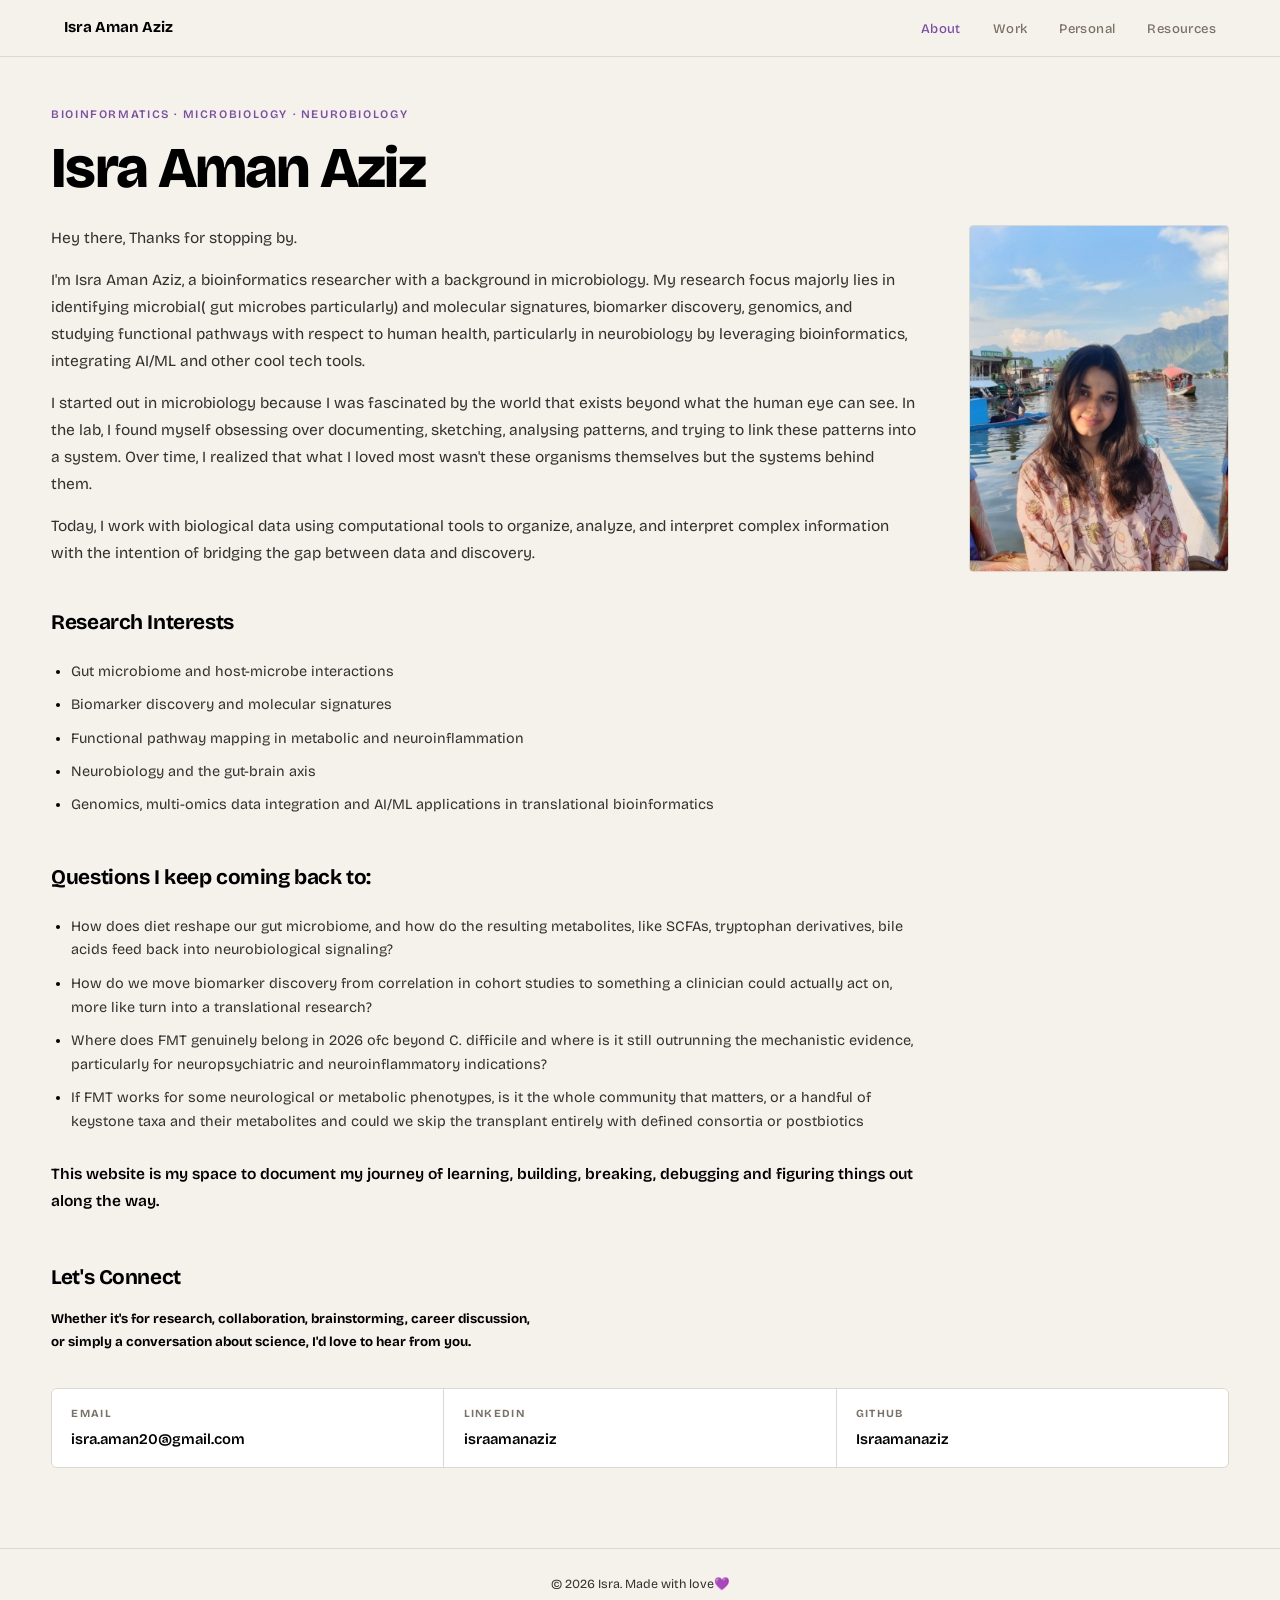
==== commit b2865167: "commit by IAA" ====
--- a/index.html
+++ b/index.html
@@ -28,18 +28,42 @@
     <div class="hero-layout">
       <div class="hero-bio">
         <p>Hey there, Thanks for stopping by.</p>
-        <p> I'm Isra Aman Aziz, a passionate bioinformatics researcher, with a background in microbiology. My research focus majorly lies in
-          identifying microbial and molecular signatures, biomarker discovery, genomics, and studying functional pathways with respect to human health, particularly in neurobiology by leveraging
+        <p> I'm Isra Aman Aziz, a bioinformatics researcher with a background in microbiology. My research focus majorly lies in
+          identifying microbial( gut microbes particularly) and molecular signatures, biomarker discovery, genomics, and studying functional pathways with respect to human health, particularly in neurobiology by leveraging
           bioinformatics, integrating AI/ML and other cool tech tools.</p>
         <p>I started out in microbiology because I was fascinated by the world that exists beyond what the human eye can see. In the lab, I found myself obsessing over documenting,
           sketching, analysing patterns, and trying to link these patterns into a system. Over time, I realized that what I loved most wasn't these organisms themselves but the systems behind them.</p>
           <p>Today, I work with biological data using computational tools to organize, analyze, and interpret complex information with the intention of bridging the gap between data and discovery.</p>
-        <p><strong>This website is my space to document my journey of learning, building, breaking, debugging and figuring things out along the way.</strong></p>
+
+      <h2> Research Interests</h2>
+        <ul class="research-interests">
+          <li>Gut microbiome and host-microbe interactions</li>
+          <li>Biomarker discovery and molecular signatures</li>
+          <li>Functional pathway mapping in metabolic and neuroinflammation</li>
+          <li>Neurobiology and the gut-brain axis</li>
+          <li>Genomics, multi-omics data integration and AI/ML applications in translational bioinformatics</li>
+        </ul>
+
+      <h2>Questions I keep coming back to:</h2>
+        <ul class="research-questions">
+          <li>How does diet reshape our gut microbiome, and how do the resulting metabolites, like SCFAs, 
+            tryptophan derivatives, bile acids feed back into neurobiological signaling?</li>
+          <li>How do we move biomarker discovery from correlation in cohort studies to 
+            something a clinician could actually act on, more like turn into a translational research?</li>
+          <li>Where does FMT genuinely belong in 2026 ofc beyond C. difficile 
+            and where is it still outrunning the mechanistic evidence, particularly for neuropsychiatric and neuroinflammatory indications?</li>
+          <li>If FMT works for some neurological or metabolic phenotypes, 
+            is it the whole community that matters, or a handful of keystone taxa 
+            and their metabolites and could we skip the transplant entirely with defined consortia or postbiotics</li>
+        </ul>
+
+    <p><strong>This website is my space to document my journey of learning, building, breaking, debugging and figuring things out along the way.</strong></p>
       </div>
       <div>
         <img src="assets/image.jpg" alt="Isra Aman Aziz" class="profile-img">
       </div>
     </div>
+
 
     <h2>Let's Connect</h2>
       <h5>Whether it's for research, collaboration, brainstorming, career discussion, <br>
--- a/style.css
+++ b/style.css
@@ -179,6 +179,32 @@
   margin-top: 0.8rem; 
 }
 
+.hero-bio h2 {
+  margin-top: 2.4rem;
+  margin-bottom: 0.9rem;
+}
+
+.research-interests,
+.research-questions {
+  list-style: disc;
+  padding-left: 1.25rem;
+  margin: 0 0 1.4rem 0;
+}
+
+.research-interests li,
+.research-questions li {
+  padding: 0.3rem 0;
+  font-size: 0.9rem;
+  color: var(--soft);
+  line-height: 1.65;
+  border: none;
+}
+
+.research-interests li::marker,
+.research-questions li::marker {
+  color : var(--ink);
+}
+
 .profile-img {
   width: 100%;
   aspect-ratio: 3/4;
@@ -217,8 +243,8 @@
 }
 
 .contact-strip .label {
-  font-size: 0.68rem; /* Modified: Increased slightly from 0.62rem */
-  font-weight: 700; /* Modified: Made bolder for better tracking */
+  font-size: 0.68rem;
+  font-weight: 700; 
   letter-spacing: 0.12em;
   text-transform: uppercase;
   color: var(--muted);
@@ -226,8 +252,8 @@
 }
 
 .contact-strip .val {
-  font-size: 0.92rem; /* Modified: Increased significantly from 0.82rem */
-  font-weight: 600; /* Modified: Added weight so GitHub usernames jump out */
+  font-size: 0.92rem; 
+  font-weight: 600; 
   color: var(--ink);
   white-space: nowrap;
   overflow: hidden;
@@ -359,9 +385,6 @@
   color: var(--accent);
 }
 
-/* ==========================================================================
-   8. GALLERY & LIGHTBOX COMPONENT
-   ========================================================================== */
 
 .gallery-label {
   font-size: 0.65rem;
@@ -384,7 +407,7 @@
   position: relative;
   overflow: hidden;
   border-radius: 4px;
-  background: var(--surface2); /* Provides a clean backup backdrop for letterboxed contain images */
+  background: var(--surface2);
   aspect-ratio: 4/3;
   cursor: pointer;
   border: 1px solid var(--border);
@@ -393,14 +416,14 @@
 .photo-item img {
   width: 100%; 
   height: 100%;
-  object-fit: cover; /* Changed: Images scale naturally inside the bounds without zooming or cropping */
+  object-fit: cover; 
   display: block;
   transition: transform 0.4s ease-in-out;
-  image-rendering: auto; /* Changed: Softens default browser downscaling for high-res pictures */
+  image-rendering: auto; 
 }
 
 .photo-item:hover img { 
-  transform: scale(1.02); /* Changed: A gentler zoom effect on hover */
+  transform: scale(1.02); 
 }
 
 .photo-caption {
@@ -420,7 +443,7 @@
   opacity: 1; 
 }
 
-/* Lightbox Modal Configuration */
+
 .lightbox {
   display: none; 
   position: fixed; 
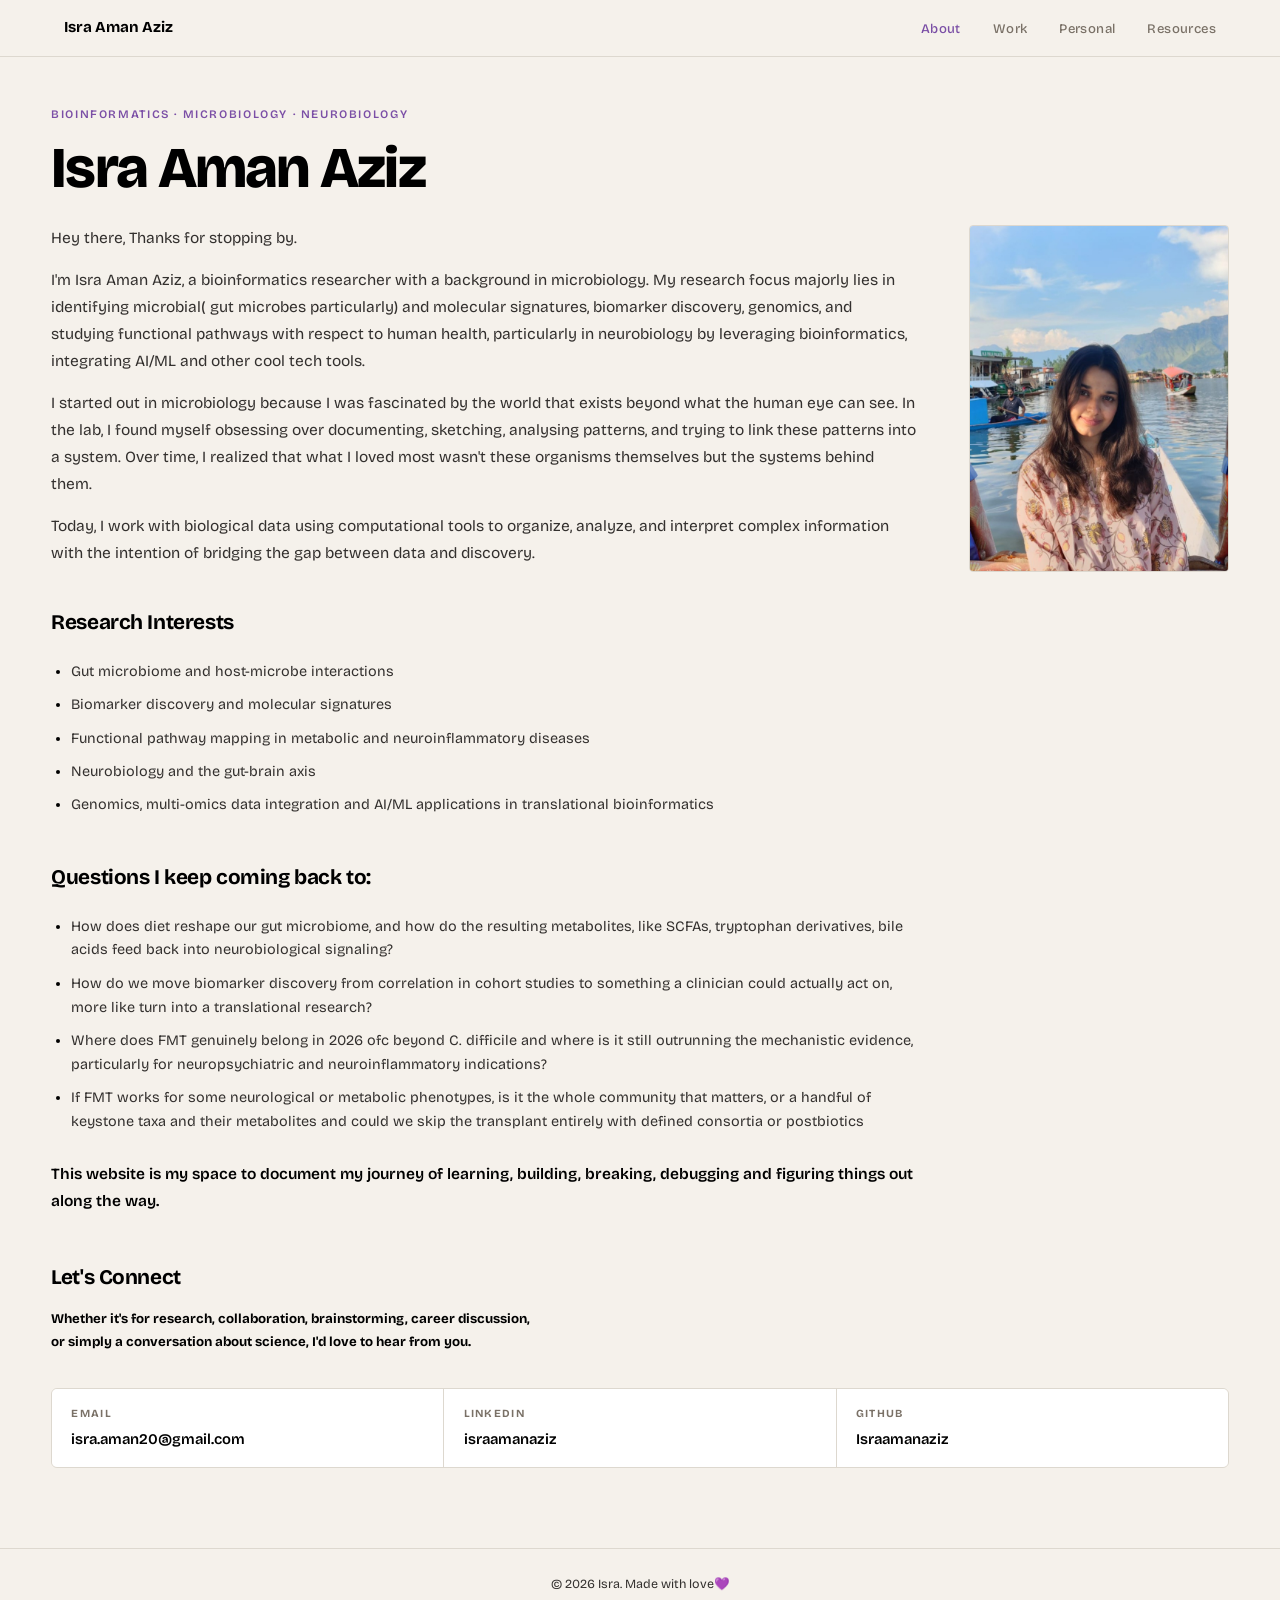
==== commit 4278b138: "commit by IAA" ====
--- a/index.html
+++ b/index.html
@@ -39,7 +39,7 @@
         <ul class="research-interests">
           <li>Gut microbiome and host-microbe interactions</li>
           <li>Biomarker discovery and molecular signatures</li>
-          <li>Functional pathway mapping in metabolic and neuroinflammation</li>
+          <li>Functional pathway mapping in metabolic and neuroinflammatory diseases</li>
           <li>Neurobiology and the gut-brain axis</li>
           <li>Genomics, multi-omics data integration and AI/ML applications in translational bioinformatics</li>
         </ul>
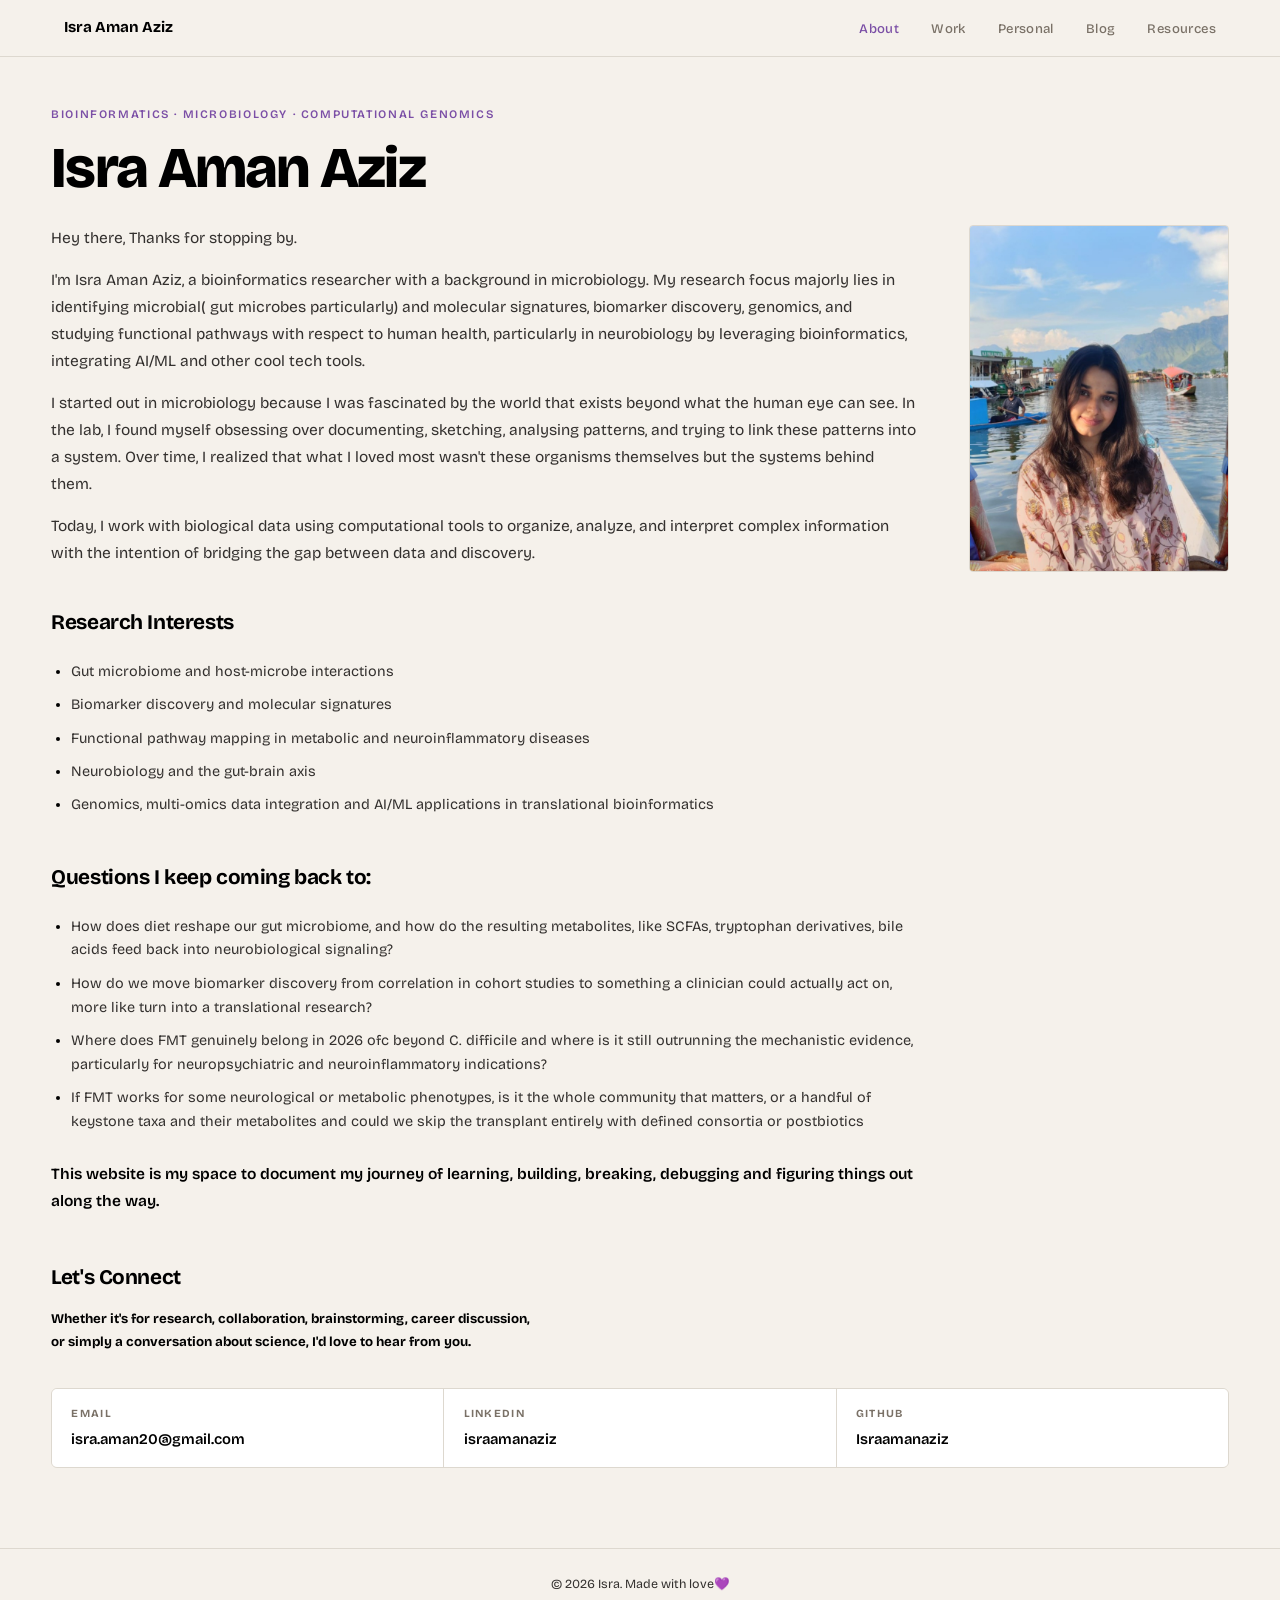
==== commit dd4bd5ab: "blog added" ====
--- a/index.html
+++ b/index.html
@@ -14,6 +14,7 @@
       <li><a href="index.html" class="active">About</a></li>
       <li><a href="work.html">Work</a></li>
       <li><a href="personal.html">Personal</a></li>
+      <li><a href="blog.html">Blog</a></li>
       <li><a href="resources.html">Resources</a></li>
     </ul>
   </div>
@@ -22,8 +23,8 @@
 <main class="page">
   <div class="container">
 
-    <span class="eyebrow">Bioinformatics · Microbiology · Neurobiology</span>
-    <h1>Isra Aman Aziz</h1>
+    <span class="eyebrow"> Bioinformatics · Microbiology · Computational Genomics </span>
+    <h1> Isra Aman Aziz </h1>
 
     <div class="hero-layout">
       <div class="hero-bio">
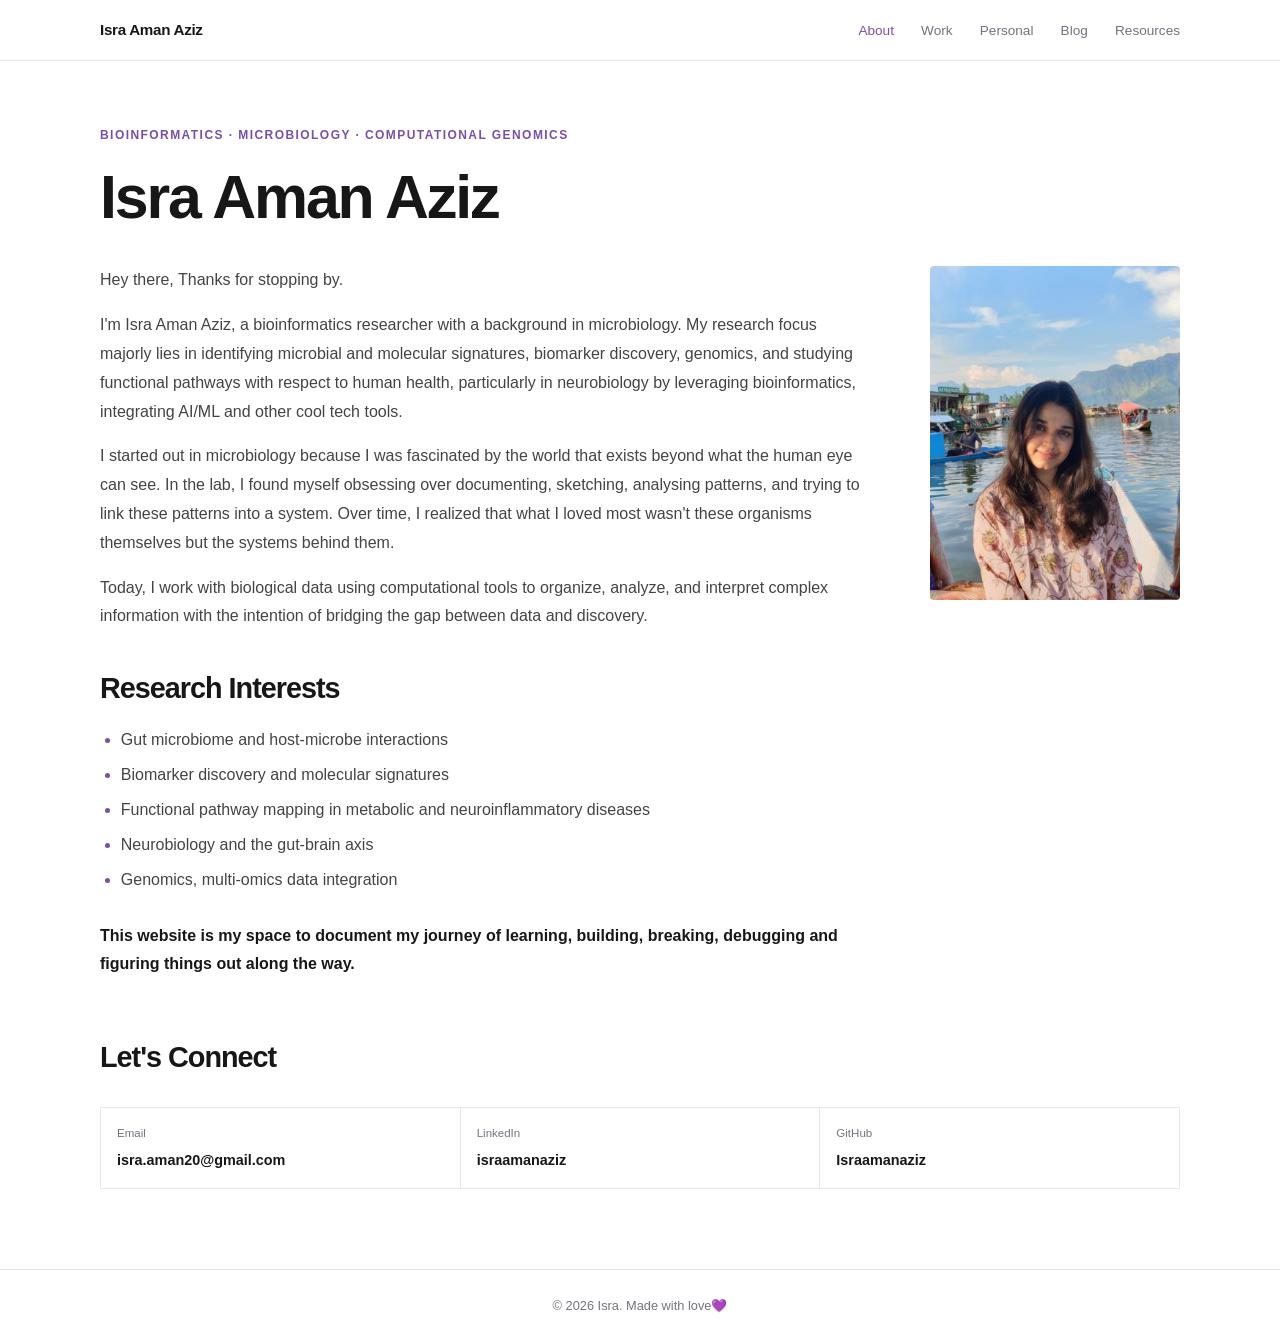
==== commit bcca4e70: "website updated" ====
--- a/index.html
+++ b/index.html
@@ -30,7 +30,7 @@
       <div class="hero-bio">
         <p>Hey there, Thanks for stopping by.</p>
         <p> I'm Isra Aman Aziz, a bioinformatics researcher with a background in microbiology. My research focus majorly lies in
-          identifying microbial( gut microbes particularly) and molecular signatures, biomarker discovery, genomics, and studying functional pathways with respect to human health, particularly in neurobiology by leveraging
+          identifying microbial and molecular signatures, biomarker discovery, genomics, and studying functional pathways with respect to human health, particularly in neurobiology by leveraging
           bioinformatics, integrating AI/ML and other cool tech tools.</p>
         <p>I started out in microbiology because I was fascinated by the world that exists beyond what the human eye can see. In the lab, I found myself obsessing over documenting,
           sketching, analysing patterns, and trying to link these patterns into a system. Over time, I realized that what I loved most wasn't these organisms themselves but the systems behind them.</p>
@@ -42,21 +42,9 @@
           <li>Biomarker discovery and molecular signatures</li>
           <li>Functional pathway mapping in metabolic and neuroinflammatory diseases</li>
           <li>Neurobiology and the gut-brain axis</li>
-          <li>Genomics, multi-omics data integration and AI/ML applications in translational bioinformatics</li>
+          <li>Genomics, multi-omics data integration</li>
         </ul>
 
-      <h2>Questions I keep coming back to:</h2>
-        <ul class="research-questions">
-          <li>How does diet reshape our gut microbiome, and how do the resulting metabolites, like SCFAs, 
-            tryptophan derivatives, bile acids feed back into neurobiological signaling?</li>
-          <li>How do we move biomarker discovery from correlation in cohort studies to 
-            something a clinician could actually act on, more like turn into a translational research?</li>
-          <li>Where does FMT genuinely belong in 2026 ofc beyond C. difficile 
-            and where is it still outrunning the mechanistic evidence, particularly for neuropsychiatric and neuroinflammatory indications?</li>
-          <li>If FMT works for some neurological or metabolic phenotypes, 
-            is it the whole community that matters, or a handful of keystone taxa 
-            and their metabolites and could we skip the transplant entirely with defined consortia or postbiotics</li>
-        </ul>
 
     <p><strong>This website is my space to document my journey of learning, building, breaking, debugging and figuring things out along the way.</strong></p>
       </div>
@@ -65,10 +53,7 @@
       </div>
     </div>
 
-
     <h2>Let's Connect</h2>
-      <h5>Whether it's for research, collaboration, brainstorming, career discussion, <br>
-      or simply a conversation about science, I'd love to hear from you.</h5>
     <div class="contact-strip">
       <a href="mailto:isra.aman20@gmail.com">
         <span class="label">Email</span>
--- a/style.css
+++ b/style.css
@@ -1,674 +1,1344 @@
-@import url('https://fonts.googleapis.com/css2?family=Bricolage+Grotesque:opsz,wght@12..96,400;12..96,500;12..96,600;12..96,700;12..96,800&family=Lora:ital,wght@0,400;1,400&display=swap');
-
-*, 
-*::before, 
-*::after { 
-  margin: 0; 
-  padding: 0; 
-  box-sizing: border-box; 
-}
-
-:root {
-  --bg:          #F5F1EB;
-  --surface:     #FFFFFF;
-  --surface2:    #EDE8E0;
-  --border:      #DDD8CF;
-  --ink:         #000000; 
-  --muted:       #7A7167;
-  --soft:        #33302E; 
-  --accent:      #7B4FA6;
-  --accent-lt:   #F0E8FA;
-  --sans:        'Bricolage Grotesque', system-ui, sans-serif;
-  --serif:       'Lora', Georgia, serif;
-}
-
-html { 
-  scroll-behavior: smooth; 
+ :root {
+
+  color-scheme: light dark;
+
+  --bg: #ffffffe5;
+  --surface: #ffffff;
+  --surface2: #f7f5f9;
+  --border: #e8e3ec;
+
+  --ink: #171717;
+  --soft: #444444;
+  --muted: #77717d;
+
+  --accent: #7B4FA6;
+  --accent-light: #F3EFF8;
+
+  --sans: -apple-system, BlinkMacSystemFont, "Segoe UI",
+          Roboto, Helvetica, Arial, sans-serif;
+
+}
+
+@media (prefers-color-scheme: dark) {
+
+  :root {
+
+    --bg: #111111;
+    --surface: #1a1a1a;
+    --surface2: #242027;
+    --border: #37313d;
+
+    --ink: #f5f5f5;
+    --soft: #d2cdd5;
+    --muted: #a49baa;
+
+    --accent: #B99AD8;
+    --accent-light: #30243b;
+
+  }
+
+}
+
+*,
+*::before,
+*::after {
+
+  margin: 0;
+  padding: 0;
+  box-sizing: border-box;
+
+}
+
+html {
+
+  scroll-behavior: smooth;
+  scroll-padding-top: 80px;
+
 }
 
 body {
+
   font-family: var(--sans);
   background: var(--bg);
   color: var(--ink);
+  font-size: 16px;
   line-height: 1.7;
-  font-size: 16px;
   -webkit-font-smoothing: antialiased;
-}
-
-/* Typography Defaults */
+  text-rendering: optimizeLegibility;
+
+}
+
+h1, h2, h3, h4, h5 {
+
+  color: var(--ink);
+  font-weight: 650;
+  line-height: 1.2;
+  letter-spacing: -0.035em;
+
+}
+
 h1 {
-  font-family: var(--sans);
-  font-weight: 800;
-  font-size: clamp(2.2rem, 5vw, 3.6rem);
-  line-height: 1.08;
-  letter-spacing: -0.03em;
+
+  font-size: clamp(2.2rem, 5vw, 3.8rem);
+  font-weight: 700;
+
+}
+
+h2 {
+
+  font-size: clamp(1.35rem, 3vw, 1.8rem);
+  margin-top: 2.8rem;
+  margin-bottom: 1rem;
+
+}
+
+h3 {
+
+  font-size: 1.15rem;
+  margin-bottom: 0.5rem;
+
+}
+
+p {
+
+  color: var(--soft);
+  margin-bottom: 1rem;
+  line-height: 1.8;
+
+}
+
+strong {
+
   color: var(--ink);
-}
-
-h2 {
-  font-family: var(--sans);
-  font-weight: 700;
-  font-size: clamp(1.1rem, 2vw, 1.3rem);
-  letter-spacing: -0.02em;
-  color: var(--ink);
-  margin-top: 2.8rem;
-  margin-bottom: 0.8rem;
-}
-
-p { 
-  color: var(--soft); 
-  margin-bottom: 0.9rem; 
-  line-height: 1.75; 
-}
-
-p:last-child { 
-  margin-bottom: 0; 
-}
-
-strong { 
-  color: var(--ink); 
-  font-weight: 600; 
-}
-
-em { 
-  font-style: italic; 
-}
-
-a { 
-  color: var(--accent); 
-  text-decoration: none; 
-}
-
-a:hover { 
-  text-decoration: underline; 
-}
-
-
-.page { 
-  min-height: calc(100vh - 56px); 
+  font-weight: 650;
+
+}
+
+em {
+
+  font-style: italic;
+
+}
+
+a {
+
+  color: var(--accent);
+  text-decoration: none;
+  transition: color 0.2s;
+
+}
+
+a:hover {
+
+  text-decoration: underline;
+
+}
+
+img {
+
+  max-width: 100%;
+
+}
+
+.page {
+
+  min-height: calc(100vh - 60px);
+
 }
 
 .container {
-  width: 100%;
-  padding: 3rem 4vw 5rem;
+
+  width: min(100% - 48px, 1080px);
+  margin: 0 auto;
+  padding: 4rem 0 5rem;
+
 }
 
 .two-col {
+
   display: grid;
   grid-template-columns: 1fr 1fr;
   gap: 3rem;
+
 }
 
 .divider {
-  border: none;
+
+  border: 0;
   border-top: 1px solid var(--border);
-  margin: 2.5rem 0;
+  margin: 2.8rem 0;
+
 }
 
 nav {
+
   position: sticky;
   top: 0;
   z-index: 100;
-  background: rgba(245, 241, 235, 0.92);
-  backdrop-filter: blur(10px);
+  background: var(--bg);
   border-bottom: 1px solid var(--border);
-  padding: 0 5vw;
+  padding: 0 24px;
+
 }
 
 .nav-inner {
-  width: 100%;
+
+  max-width: 1080px;
+  min-height: 60px;
+  margin: 0 auto;
   display: flex;
   align-items: center;
   justify-content: space-between;
-  height: 56px;
+  gap: 1.5rem;
+
 }
 
 .nav-logo {
-  font-weight: 700;
+
+  color: var(--ink);
   font-size: 0.95rem;
-  color: var(--ink);
+  font-weight: 650;
+  letter-spacing: -0.02em;
+  white-space: nowrap;
+
+}
+
+nav ul {
+
+  display: flex;
+  align-items: center;
+  gap: 1.7rem;
+  list-style: none;
+
+}
+
+nav a {
+
+  color: var(--muted);
+  font-size: 0.85rem;
+  font-weight: 500;
+
+}
+
+nav a:hover,
+nav a.active {
+
+  color: var(--accent);
   text-decoration: none;
-  letter-spacing: -0.01em;
-  white-space: nowrap;
-}
-
-nav ul { 
-  list-style: none; 
-  display: flex; 
-  gap: 2rem; 
-}
-
-nav a {
-  font-size: 0.82rem;
-  font-weight: 500;
-  letter-spacing: 0.03em;
-  text-decoration: none;
-  color: var(--muted);
-  transition: color 0.2s;
-}
-
-nav a:hover, 
-nav a.active { 
-  color: var(--accent); 
-}
-
+
+}
 
 .eyebrow {
-  font-size: 0.72rem;
+
+  display: block;
+  margin-bottom: 1rem;
+  color: var(--accent);
+  font-size: 0.75rem;
   font-weight: 600;
-  letter-spacing: 0.14em;
+  letter-spacing: 0.12em;
   text-transform: uppercase;
-  color: var(--accent);
+
+}
+
+.hero-layout {
+
+  display: grid;
+  grid-template-columns: 1fr 250px;
+  gap: 4rem;
+  align-items: start;
+  margin-top: 2rem;
+
+}
+
+.hero-bio p {
+
+  font-size: 1rem;
+
+}
+
+.hero-bio h2 {
+
+  margin-top: 2.5rem;
+
+}
+
+/* 7. PROFILE IMAGE */
+
+.profile-img {
+
+  width: 100%;
+  aspect-ratio: 3 / 4;
+  object-fit: cover;
   display: block;
-  margin-bottom: 0.8rem;
-}
-
-.hero-layout {
-  display: grid;
-  grid-template-columns: 1fr 260px;
-  gap: 4vw;
-  align-items: start;
-  margin-top: 1.6rem;
-}
-
-.hero-bio p { 
-  font-size: 0.97rem; 
-}
-
-.hero-bio p + p { 
-  margin-top: 0.8rem; 
-}
-
-.hero-bio h2 {
-  margin-top: 2.4rem;
-  margin-bottom: 0.9rem;
-}
+  border-radius: 4px;
+
+}
+
+/* 8. RESEARCH INTERESTS */
 
 .research-interests,
 .research-questions {
-  list-style: disc;
-  padding-left: 1.25rem;
-  margin: 0 0 1.4rem 0;
+
+  padding-left: 1.3rem;
+  margin-bottom: 1.5rem;
+
 }
 
 .research-interests li,
 .research-questions li {
-  padding: 0.3rem 0;
-  font-size: 0.9rem;
+
   color: var(--soft);
-  line-height: 1.65;
-  border: none;
+  padding: 0.25rem 0;
+  line-height: 1.7;
+
 }
 
 .research-interests li::marker,
 .research-questions li::marker {
-  color : var(--ink);
-}
-
-.profile-img {
-  width: 100%;
-  aspect-ratio: 3/4;
-  object-fit: fill;
-  border-radius: 4px;
-  display: block;
-  background: var(--border);
-  border: 1px solid var(--border);
-}
+
+  color: var(--accent);
+
+}
+
+/* 9. CONTACT */
 
 .contact-strip {
+
   display: flex;
   border: 1px solid var(--border);
-  border-radius: 6px;
-  overflow: hidden;
-  margin-top: 2.2rem;
+  margin-top: 2rem;
+
 }
 
 .contact-strip a {
+
   flex: 1;
   display: flex;
   flex-direction: column;
-  padding: 0.95rem 1.2rem; 
+  padding: 1rem;
   border-right: 1px solid var(--border);
-  background: var(--surface);
-  transition: background 0.15s;
+
+}
+
+.contact-strip a:last-child {
+
+  border-right: none;
+
+}
+
+.contact-strip a:hover {
+
+  background: var(--accent-light);
   text-decoration: none;
-}
-
-.contact-strip a:last-child { 
-  border-right: none; 
-}
-
-.contact-strip a:hover { 
-  background: var(--accent-lt); 
+
 }
 
 .contact-strip .label {
-  font-size: 0.68rem;
-  font-weight: 700; 
-  letter-spacing: 0.12em;
-  text-transform: uppercase;
-  color: var(--muted);
-  margin-bottom: 0.25rem;
+
+  color: var(--muted);
+  font-size: 0.72rem;
+  margin-bottom: 0.3rem;
+
 }
 
 .contact-strip .val {
-  font-size: 0.92rem; 
-  font-weight: 600; 
+
   color: var(--ink);
-  white-space: nowrap;
-  overflow: hidden;
-  text-overflow: ellipsis;
-}
-
+  font-size: 0.9rem;
+  font-weight: 600;
+  overflow-wrap: anywhere;
+
+}
+
+/* 10. SKILLS */
 
 .skills-grid {
+
   display: grid;
   grid-template-columns: repeat(4, 1fr);
   gap: 1px;
   background: var(--border);
   border: 1px solid var(--border);
-  border-radius: 6px;
-  overflow: hidden;
-  width: 100%;
-}
-
-.skill-card { 
-  background: var(--surface); 
-  padding: 1.1rem 1.2rem; 
+
+}
+
+.skill-card {
+
+  background: var(--surface);
+  padding: 1.3rem;
+
 }
 
 .skill-card h4 {
-  font-size: 0.65rem;
-  font-weight: 700;
-  letter-spacing: 0.12em;
-  text-transform: uppercase;
-  color: var(--accent);
-  margin-bottom: 0.5rem;
-}
-
-.skill-card p { 
-  font-size: 0.82rem; 
-  color: var(--muted); 
-  line-height: 1.6; 
-  margin: 0; 
-}
+
+  color: var(--accent);
+  font-size: 0.75rem;
+  margin-bottom: 0.7rem;
+
+}
+
+.skill-card p {
+
+  font-size: 0.88rem;
+  margin: 0;
+
+}
+
+/* 11. BUTTONS AND CV */
 
 .cv-link {
-  display: inline-flex;
-  align-items: center;
-  margin-top: 0.75rem;
-  font-size: 0.72rem;
-  font-weight: 700;
-  letter-spacing: 0.08em;
-  text-transform: uppercase;
-  color: var(--accent);
-  border: 1.5px solid var(--accent);
-  border-radius: 3px;
-  padding: 0.38rem 0.75rem;
-  transition: background 0.15s, color 0.15s;
+
+  display: inline-block;
+  margin-top: 0.8rem;
+  padding: 0.55rem 1rem;
+  border: 1px solid var(--accent);
+  color: var(--accent);
+  font-size: 0.85rem;
+  font-weight: 600;
+  border-radius: 4px;
+
+}
+
+.cv-link:hover {
+
+  background: var(--accent);
+  color: #ffffff;
   text-decoration: none;
-}
-
-.cv-link:hover { 
-  background: var(--accent); 
-  color: #fff; 
-  text-decoration: none; 
-}
+
+}
+
+/* 12. PROJECTS */
 
 .projects-grid {
+
   display: grid;
   grid-template-columns: repeat(3, 1fr);
   gap: 1rem;
+
+}
+
+.project-card {
+
+  display: block;
+  padding: 1.4rem;
+  border: 1px solid var(--border);
+  background: var(--surface);
+  color: var(--ink);
+  transition: border-color 0.2s, background 0.2s;
+
+}
+
+.project-card:hover {
+
+  border-color: var(--accent);
+  background: var(--accent-light);
+  text-decoration: none;
+
+}
+
+.project-card.placeholder {
+
+  border-style: dashed;
+
+}
+
+.project-tag {
+
+  display: block;
+  color: var(--accent);
+  font-size: 0.72rem;
+  font-weight: 600;
+  margin-bottom: 0.7rem;
+
+}
+
+.project-card h3 {
+
+  color: var(--ink);
+  font-size: 1rem;
+
+}
+
+.project-card p {
+
+  color: var(--muted);
+  font-size: 0.88rem;
+  margin: 0;
+
+}
+
+.arr {
+
+  display: inline-block;
+  margin-top: 0.8rem;
+  color: var(--accent);
+  font-size: 0.85rem;
+
+}
+
+/* 13. GALLERY */
+
+.gallery-label {
+
+  display: block;
+  color: var(--muted);
+  font-size: 0.75rem;
+  margin: 1.8rem 0 0.7rem;
+
+}
+
+.gallery-grid {
+
+  display: grid;
+  grid-template-columns: repeat(4, 1fr);
+  gap: 0.7rem;
+
+}
+
+.photo-item {
+
+  position: relative;
+  overflow: hidden;
+  aspect-ratio: 4 / 3;
+  background: var(--surface2);
+  cursor: pointer;
+
+}
+
+.photo-item img {
+
   width: 100%;
-}
-
-.project-card {
+  height: 100%;
+  object-fit: cover;
+  display: block;
+  transition: transform 0.3s;
+
+}
+
+.photo-item:hover img {
+
+  transform: scale(1.03);
+
+}
+
+.photo-caption {
+
+  position: absolute;
+  bottom: 0;
+  left: 0;
+  right: 0;
+  padding: 0.6rem;
+  background: rgba(0, 0, 0, 0.65);
+  color: #fff;
+  font-size: 0.75rem;
+  opacity: 0;
+  transition: opacity 0.2s;
+
+}
+
+.photo-item:hover .photo-caption {
+
+  opacity: 1;
+
+}
+
+/* 14. IMAGE LIGHTBOX */
+
+.lightbox {
+
+  display: none;
+  position: fixed;
+  inset: 0;
+  z-index: 1000;
+  background: rgba(0, 0, 0, 0.92);
+  align-items: center;
+  justify-content: center;
+  padding: 2rem;
+
+}
+
+.lightbox.open {
+
+  display: flex;
+
+}
+
+.lightbox img {
+
+  max-width: 90vw;
+  max-height: 85vh;
+  object-fit: contain;
+
+}
+
+.lightbox-close {
+
+  position: absolute;
+  top: 1.5rem;
+  right: 1.5rem;
+  color: #fff;
+  background: none;
+  border: none;
+  font-size: 2rem;
+  cursor: pointer;
+
+}
+
+.lightbox-caption {
+
+  position: absolute;
+  bottom: 2rem;
+  color: #fff;
+  font-size: 0.8rem;
+
+}
+
+/* 15. LISTS AND RESOURCES */
+
+.interest-list,
+.resource-list {
+
+  list-style: none;
+  padding: 0;
+
+}
+
+.interest-list li,
+.resource-list li {
+
+  padding: 0.8rem 0;
+  border-bottom: 1px solid var(--border);
+  color: var(--soft);
+
+}
+
+.interest-list li:last-child,
+.resource-list li:last-child {
+
+  border-bottom: none;
+
+}
+
+.interest-list small {
+
+  display: block;
+  color: var(--muted);
+  font-size: 0.82rem;
+  margin-top: 0.2rem;
+
+}
+
+.resource-list li::before {
+
+  content: "→";
+  color: var(--accent);
+  margin-right: 0.7rem;
+
+}
+
+.resource-list a {
+
+  color: var(--soft);
+
+}
+
+.resource-list a:hover {
+
+  color: var(--accent);
+
+}
+
+/* 16. SMALL LABELS */
+
+.chip {
+
+  display: inline-block;
+  padding: 0.25rem 0.65rem;
+  margin: 0.2rem;
+  border: 1px solid var(--border);
+  color: var(--soft);
+  font-size: 0.8rem;
+
+}
+
+.toc {
+
+  display: flex;
+  flex-wrap: wrap;
+  gap: 0.5rem;
+  margin: 1.5rem 0 2rem;
+
+}
+
+.toc a {
+
+  color: var(--muted);
+  font-size: 0.8rem;
+  border: 1px solid var(--border);
+  padding: 0.35rem 0.7rem;
+
+}
+
+.toc a:hover {
+
+  color: var(--accent);
+  border-color: var(--accent);
+  text-decoration: none;
+
+}
+
+.blog-index {
+
+  max-width: 760px;
+  margin: 0 auto;
+
+}
+
+.blog-subtitle {
+
+  color: var(--muted);
+  font-size: 1.1rem;
+  margin-top: 1rem;
+
+}
+
+.entry-list {
+
+  list-style: none;
+  border-top: 1px solid var(--border);
+
+}
+
+.entry-list li {
+
+  border-bottom: 1px solid var(--border);
+
+}
+
+.entry {
+
+  display: grid;
+  grid-template-columns: 3rem 1fr auto;
+  gap: 1rem;
+  align-items: baseline;
+  padding: 1.3rem 0;
+  color: var(--ink);
+
+}
+
+.entry:hover {
+
+  text-decoration: none;
+
+}
+
+.entry-no {
+
+  color: var(--accent);
+  font-size: 0.85rem;
+
+}
+
+.entry-title {
+
+  display: block;
+  color: var(--ink);
+  font-size: 1.08rem;
+  font-weight: 600;
+
+}
+
+.entry-desc {
+
+  display: block;
+  color: var(--muted);
+  font-size: 0.88rem;
+  margin-top: 0.25rem;
+
+}
+
+.entry-meta {
+
+  color: var(--muted);
+  font-size: 0.8rem;
+
+}
+
+.entry:hover .entry-title {
+
+  color: var(--accent);
+
+}
+
+.blog-search {
+
+  margin: 2rem 0 1rem;
+
+}
+
+.blog-search input {
+
+  width: 100%;
+  padding: 0.8rem 1rem;
+  font: inherit;
+  color: var(--ink);
   background: var(--surface);
   border: 1px solid var(--border);
-  border-radius: 6px;
-  padding: 1.2rem 1.3rem;
-  transition: border-color 0.15s, box-shadow 0.15s;
-  text-decoration: none;
+
+}
+
+.subject-filters {
+
+  display: flex;
+  flex-wrap: wrap;
+  gap: 0.5rem;
+
+}
+
+.subject-filters button {
+
+  padding: 0.4rem 0.7rem;
+  color: var(--muted);
+  background: none;
+  border: 1px solid var(--border);
+  font: inherit;
+  font-size: 0.8rem;
+  cursor: pointer;
+
+}
+
+.subject-filters button[aria-pressed="true"] {
+
+  color: var(--accent);
+  border-color: var(--accent);
+
+}
+
+.search-status,
+.no-results {
+
+  color: var(--muted);
+  font-size: 0.88rem;
+  margin: 1rem 0;
+
+}
+
+/* 18. BLOG ARTICLES */
+
+.article {
+
+  max-width: 740px;
+  margin: 0 auto;
+
+}
+
+.crumb {
+
+  font-size: 0.85rem;
+
+}
+
+.article-meta {
+
+  display: flex;
+  flex-wrap: wrap;
+  gap: 1rem;
+  color: var(--muted);
+  font-size: 0.82rem;
+  margin: 1.5rem 0;
+
+}
+
+.article-meta .chapter-no {
+
+  color: var(--accent);
+  font-weight: 700;
+
+}
+
+.article .lede {
+
+  font-size: 1.15rem;
+  color: var(--soft);
+  margin-top: 1.5rem;
+
+}
+
+.article-toc {
+
+  background: var(--surface2);
+  padding: 1.2rem 1.5rem;
+  margin: 2rem 0;
+
+}
+
+.article-toc .toc-title {
+
+  font-size: 0.8rem;
+  font-weight: 650;
+  margin-bottom: 0.7rem;
+
+}
+
+.article-toc ol {
+
+  padding-left: 1.3rem;
+
+}
+
+.article-body {
+
+  margin-top: 2rem;
+  font-size: 1rem;
+
+}
+
+.article-body h2 {
+
+  margin-top: 3rem;
+  font-size: 1.6rem;
+
+}
+
+.article-body h3 {
+
+  margin-top: 2rem;
+  font-size: 1.15rem;
+
+}
+
+.article-body p {
+
+  line-height: 1.85;
+  margin-bottom: 1.2rem;
+
+}
+
+.article-body ul,
+.article-body ol {
+
+  padding-left: 1.5rem;
+  margin-bottom: 1.3rem;
+
+}
+
+.article-body li {
+
+  color: var(--soft);
+  margin: 0.4rem 0;
+  line-height: 1.75;
+
+}
+
+.article-body code {
+
+  font-family: ui-monospace, SFMono-Regular, Menlo, Consolas, monospace;
+  font-size: 0.87em;
+  background: var(--surface2);
+  padding: 0.15em 0.35em;
+  overflow-wrap: anywhere;
+
+}
+
+.article-body pre {
+
+  background: var(--surface2);
+  border: 1px solid var(--border);
+  padding: 1rem;
+  margin: 1.5rem 0;
+  overflow-x: auto;
+  font-size: 0.85rem;
+  line-height: 1.7;
+
+}
+
+.article-body pre code {
+
+  background: none;
+  padding: 0;
+  overflow-wrap: normal;
+
+}
+
+.article-body figure {
+
+  margin: 2rem 0;
+
+}
+
+.article-body img,
+.article-body svg {
+
+  max-width: 100%;
+  height: auto;
+
+}
+
+.article-body figcaption {
+
+  color: var(--muted);
+  font-size: 0.85rem;
+  margin-top: 0.5rem;
+
+}
+
+.table-wrap {
+
+  overflow-x: auto;
+  margin: 1.5rem 0;
+
+}
+.article-body table {
+
+  width: 100%;
+  border-collapse: collapse;
+  font-size: 0.92rem;
+
+}
+
+.article-body th,
+.article-body td {
+
+  padding: 0.7rem;
+  border-bottom: 1px solid var(--border);
+  text-align: left;
+
+}
+
+.article-body th {
+
+  color: var(--muted);
+  font-weight: 600;
+
+}
+
+.article-body ul.takeaways {
+
+  list-style: none;
+  background: var(--surface2);
+  padding: 1.2rem 1.5rem;
+  border-left: 3px solid var(--accent);
+
+}
+
+.article-body ol.references {
+
+  font-size: 0.9rem;
+
+}
+
+.chapter-nav {
+
+  display: grid;
+  grid-template-columns: 1fr 1fr;
+  gap: 1rem;
+  margin-top: 4rem;
+  padding-top: 1.5rem;
+  border-top: 1px solid var(--border);
+
+}
+
+.chapter-nav a {
+
   display: block;
-}
-
-.project-card:hover {
-  border-color: var(--accent);
-  box-shadow: 0 2px 16px rgba(123, 79, 166, 0.09);
-  text-decoration: none;
-}
-
-.project-card.placeholder {
-  border-style: dashed;
-  background: transparent;
-}
-
-.project-card.placeholder:hover { 
-  border-color: var(--border); 
-  box-shadow: none; 
-}
-
-.project-tag {
-  font-size: 0.62rem;
-  font-weight: 700;
-  letter-spacing: 0.1em;
-  text-transform: uppercase;
-  color: var(--accent);
+
+}
+
+.chapter-nav span {
+
   display: block;
-  margin-bottom: 0.5rem;
-}
-
-.project-card h3 {
-  font-size: 0.92rem;
-  font-weight: 700;
-  letter-spacing: -0.01em;
-  text-transform: none;
+  color: var(--muted);
+  font-size: 0.75rem;
+
+}
+
+.chapter-nav strong {
+
+  display: block;
   color: var(--ink);
-  margin-bottom: 0.35rem;
-  line-height: 1.3;
-}
-
-.project-card p { 
-  font-size: 0.8rem; 
-  color: var(--muted); 
-  margin: 0; 
-  line-height: 1.55; 
-}
-
-.arr {
-  display: inline-block;
-  margin-top: 0.7rem;
-  font-size: 0.68rem;
-  font-weight: 700;
-  letter-spacing: 0.08em;
-  text-transform: uppercase;
-  color: var(--accent);
-}
-
-
-.gallery-label {
-  font-size: 0.65rem;
-  font-weight: 700;
-  letter-spacing: 0.14em;
-  text-transform: uppercase;
-  color: var(--muted);
-  display: block;
-  margin: 1.6rem 0 0.6rem;
-}
-
-.gallery-grid {
-  display: grid;
-  grid-template-columns: repeat(4, 1fr);
-  gap: 0.6rem;
-  width: 100%;
-}
-
-.photo-item {
-  position: relative;
+  margin-top: 0.3rem;
+
+}
+
+.chapter-nav .next {
+
+  grid-column: 2;
+  text-align: right;
+
+}
+
+.related {
+
+  margin-top: 3rem;
+
+}
+
+.related h2 {
+
+  font-size: 1rem;
+
+}
+
+.related ul {
+
+  list-style: none;
+  border-top: 1px solid var(--border);
+
+}
+
+.related li {
+
+  display: flex;
+  justify-content: space-between;
+  gap: 1rem;
+  padding: 0.8rem 0;
+  border-bottom: 1px solid var(--border);
+
+}
+
+.related li span {
+
+  color: var(--muted);
+  font-size: 0.8rem;
+
+}
+
+footer {
+
+  border-top: 1px solid var(--border);
+  padding: 1.5rem 24px;
+  text-align: center;
+
+}
+
+footer p {
+
+  color: var(--muted);
+  font-size: 0.8rem;
+  margin: 0;
+
+}
+
+:focus-visible {
+
+  outline: 2px solid var(--accent);
+  outline-offset: 4px;
+
+}
+
+.skip-link {
+
+  position: absolute;
+  left: 1rem;
+  top: -5rem;
+  padding: 0.6rem 1rem;
+  background: var(--ink);
+  color: var(--bg);
+  z-index: 200;
+
+}
+
+.skip-link:focus {
+
+  top: 1rem;
+
+}
+
+.sr-only {
+
+  position: absolute;
+  width: 1px;
+  height: 1px;
   overflow: hidden;
-  border-radius: 4px;
-  background: var(--surface2);
-  aspect-ratio: 4/3;
-  cursor: pointer;
-  border: 1px solid var(--border);
-}
-
-.photo-item img {
-  width: 100%; 
-  height: 100%;
-  object-fit: cover; 
-  display: block;
-  transition: transform 0.4s ease-in-out;
-  image-rendering: auto; 
-}
-
-.photo-item:hover img { 
-  transform: scale(1.02); 
-}
-
-.photo-caption {
-  position: absolute;
-  bottom: 0; 
-  left: 0; 
-  right: 0;
-  padding: 0.4rem 0.6rem;
-  background: linear-gradient(transparent, rgba(0, 0, 0, 0.65));
-  color: #fff;
-  font-size: 0.68rem;
-  opacity: 0;
-  transition: opacity 0.3s;
-}
-
-.photo-item:hover .photo-caption { 
-  opacity: 1; 
-}
-
-
-.lightbox {
-  display: none; 
-  position: fixed; 
-  inset: 0;
-  background: rgba(0, 0, 0, 0.9); 
-  z-index: 1000;
-  align-items: center; 
-  justify-content: center; 
-  padding: 2rem;
-}
-
-.lightbox.open { 
-  display: flex; 
-}
-
-.lightbox img { 
-  max-width: 90vw; 
-  max-height: 85vh; 
-  object-fit: contain; 
-  border-radius: 3px; 
-}
-
-.lightbox-close {
-  position: absolute; 
-  top: 1.5rem; 
-  right: 1.5rem;
-  color: #fff; 
-  font-size: 1.8rem; 
-  background: none; 
-  border: none;
-  cursor: pointer; 
-  opacity: 0.6; 
-  transition: opacity 0.2s;
-}
-
-.lightbox-close:hover { 
-  opacity: 1; 
-}
-
-.lightbox-caption {
-  position: absolute; 
-  bottom: 2rem; 
-  left: 50%; 
-  transform: translateX(-50%);
-  color: rgba(255, 255, 255, 0.585); 
-  font-size: 0.78rem;
-}
-
-
-.interest-list { 
-  list-style: none; 
-  padding: 0; 
-}
-
-.interest-list li {
-  padding: 0.45rem 0;
-  border-bottom: 1px solid var(--border);
-  font-size: 0.9rem;
-  color: var(--soft);
-}
-
-.interest-list li:last-child { 
-  border-bottom: none; 
-}
-
-.interest-list small {
-  display: block;
-  font-size: 0.74rem;
-  color: var(--muted);
-  margin-top: 0.15rem;
-  font-style: italic;
-}
-
-.chip {
-  display: inline-block;
-  background: var(--surface);
-  border: 1px solid var(--border);
-  border-radius: 100px;
-  font-size: 0.78rem;
-  padding: 0.2rem 0.65rem;
-  margin: 0.18rem 0.15rem;
-  color: var(--soft);
-}
-
-.toc { 
-  display: flex; 
-  flex-wrap: wrap; 
-  gap: 0.4rem; 
-  margin: 1.2rem 0 2rem; 
-}
-
-.toc a {
-  font-size: 0.7rem;
-  font-weight: 600;
-  letter-spacing: 0.08em;
-  text-transform: uppercase;
-  color: var(--muted);
-  border: 1px solid var(--border);
-  border-radius: 3px;
-  padding: 0.25rem 0.6rem;
-  transition: all 0.15s;
-  text-decoration: none;
-}
-
-.toc a:hover { 
-  color: var(--accent); 
-  border-color: var(--accent); 
-}
-
-
-.resource-section h2 {
-  font-size: 1.5rem;
-  font-weight: 700;
-  margin-top: 1.8rem;
-  margin-bottom: 0.5rem;
-  color: var(--ink);
-}
-
-.resource-list { 
-  list-style: none; 
-  padding: 0; 
-}
-
-.resource-list li {
-  display: flex;
-  align-items: baseline;
-  gap: 0.6rem;
-  padding: 0.48rem 0;
-  border-bottom: 1px solid var(--border);
-  font-size: 0.95rem;
-}
-
-.resource-list li:last-child { 
-  border-bottom: none; 
-}
-
-.resource-list li::before { 
-  content: "→"; 
-  color: var(--accent); 
-  font-size: 0.95rem; 
-  flex-shrink: 0; 
-}
-
-.resource-list a { 
-  color: var(--soft); 
-}
-
-.resource-list a:hover { 
-  color: var(--accent); 
-}
-
-footer {
-  border-top: 1px solid var(--border);
-  padding: 1.5rem 5vw;
-  text-align: center;
-  font-size: 0.78rem;
-  color: var(--muted);
-}
-
+  clip: rect(0 0 0 0);
+  white-space: nowrap;
+
+}
 
 @media (max-width: 900px) {
-  .skills-grid { grid-template-columns: 1fr 1fr; }
-  .projects-grid { grid-template-columns: 1fr 1fr; }
-  .gallery-grid { grid-template-columns: repeat(3, 1fr); }
-  .hero-layout { grid-template-columns: 1fr 200px; }
+
+  .skills-grid {
+
+    grid-template-columns: repeat(2, 1fr);
+
+  }
+
+  .projects-grid {
+
+    grid-template-columns: repeat(2, 1fr);
+
+  }
+
+  .gallery-grid {
+
+    grid-template-columns: repeat(3, 1fr);
+
+  }
+
+  .hero-layout {
+
+    grid-template-columns: 1fr 200px;
+    gap: 2rem;
+
+  }
+
 }
 
 @media (max-width: 640px) {
-  .container { 
-    padding: 2rem 4vw 3.5rem; 
-  }
-
-  h1 { 
-    font-size: 2rem; 
-  }
-
-  nav { 
-    padding: 0 4vw; 
-  }
-  
-  nav ul { 
-    gap: 1rem; 
-  }
-  
-  .nav-logo { 
-    font-size: 0.82rem; 
-  }
-
-  .hero-layout { 
-    grid-template-columns: 1fr; 
-    gap: 1.5rem; 
-  }
-  
-  .hero-layout > div:last-child { 
-    order: -1; 
-  }
-  
-  .profile-img { 
-    width: 100px; 
-    aspect-ratio: 1 / 1; 
-    border-radius: 50%; 
-  }
-
-  .contact-strip { 
-    flex-direction: column; 
-  }
-  
-  .contact-strip a { 
-    border-right: none; 
-    border-bottom: 1px solid var(--border); 
-  }
-  
-  .contact-strip a:last-child { 
-    border-bottom: none; 
-  }
-
-  .skills-grid { grid-template-columns: 1fr; }
-  .projects-grid { grid-template-columns: 1fr; }
-  .gallery-grid { grid-template-columns: 1fr 1fr; }
-  .two-col { grid-template-columns: 1fr; gap: 1.5rem; }
-}
-
-
-@media (prefers-reduced-motion: reduce) { 
-  * { 
-    transition: none !important; 
-  } 
+
+  .container {
+
+    width: calc(100% - 36px);
+    padding: 2.5rem 0 3.5rem;
+
+  }
+
+  nav {
+
+    padding: 0 18px;
+
+  }
+
+  .nav-inner {
+
+    align-items: flex-start;
+    flex-direction: column;
+    gap: 0.4rem;
+    padding: 0.8rem 0;
+
+  }
+
+  nav ul {
+
+    width: 100%;
+    flex-wrap: wrap;
+    gap: 0.5rem 1rem;
+
+  }
+
+  nav a {
+
+    font-size: 0.8rem;
+
+  }
+
+  .hero-layout {
+
+    grid-template-columns: 1fr;
+    gap: 1.5rem;
+
+  }
+
+  .hero-layout > div:last-child {
+
+    order: -1;
+
+  }
+
+  .profile-img {
+
+    width: 100px;
+    aspect-ratio: 1;
+    border-radius: 50%;
+
+  }
+
+  .contact-strip {
+
+    flex-direction: column;
+
+  }
+
+  .contact-strip a {
+
+    border-right: none;
+    border-bottom: 1px solid var(--border);
+
+  }
+
+  .contact-strip a:last-child {
+
+    border-bottom: none;
+
+  }
+
+  .skills-grid,
+  .projects-grid {
+
+    grid-template-columns: 1fr;
+
+  }
+
+  .gallery-grid {
+
+    grid-template-columns: repeat(2, 1fr);
+
+  }
+
+  .two-col {
+
+    grid-template-columns: 1fr;
+    gap: 1.5rem;
+
+  }
+
+  .entry {
+
+    grid-template-columns: 2.3rem 1fr;
+    gap: 0.5rem;
+
+  }
+
+  .entry-meta {
+
+    grid-column: 2;
+    text-align: left;
+
+  }
+
+  .chapter-nav {
+
+    grid-template-columns: 1fr;
+
+  }
+
+  .chapter-nav .next {
+
+    grid-column: 1;
+    text-align: left;
+
+  }
+
+  .article-body {
+
+    font-size: 0.97rem;
+
+  }
+
+  .article-body h2 {
+
+    font-size: 1.4rem;
+
+  }
+
+  .lightbox {
+
+    padding: 1rem;
+
+  }
+
+}
+
+@media (prefers-reduced-motion: reduce) {
+
+  *,
+  *::before,
+  *::after {
+
+    scroll-behavior: auto !important;
+    transition: none !important;
+    animation: none !important;
+
+  }
+
 }
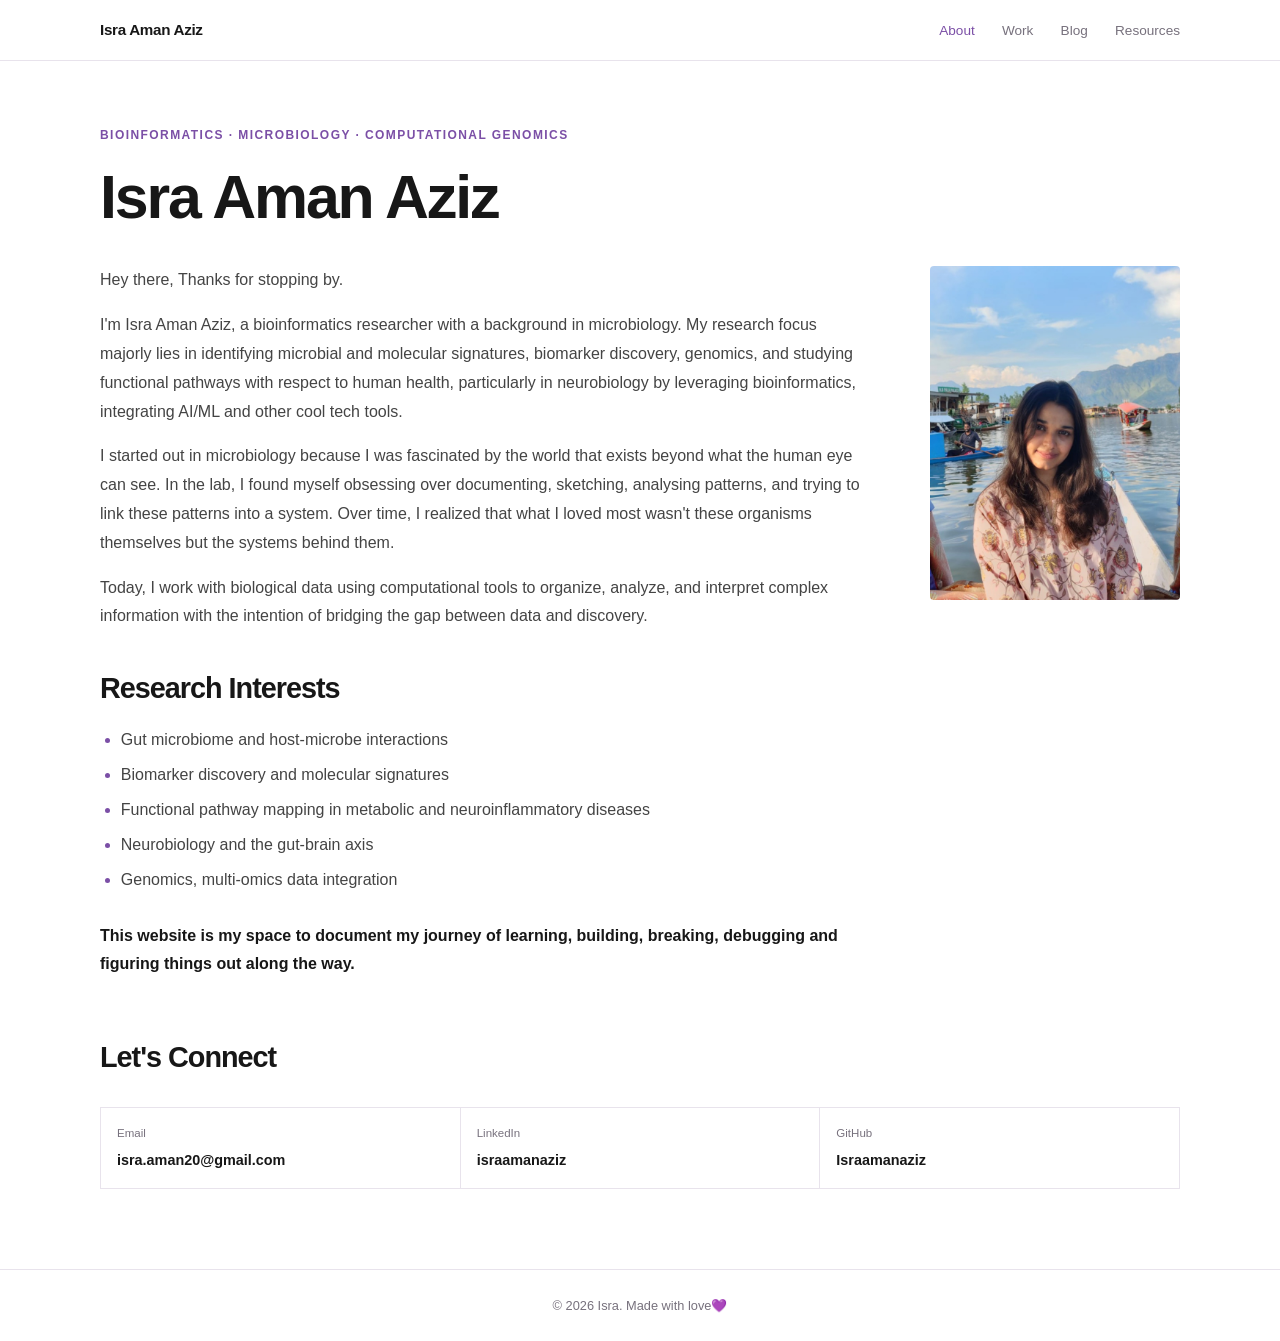
==== commit f6932d9a: "blog updated" ====
--- a/index.html
+++ b/index.html
@@ -13,7 +13,7 @@
     <ul>
       <li><a href="index.html" class="active">About</a></li>
       <li><a href="work.html">Work</a></li>
-      <li><a href="personal.html">Personal</a></li>
+<!-- <li><a href="personal.html">Personal</a></li> -->
       <li><a href="blog.html">Blog</a></li>
       <li><a href="resources.html">Resources</a></li>
     </ul>
